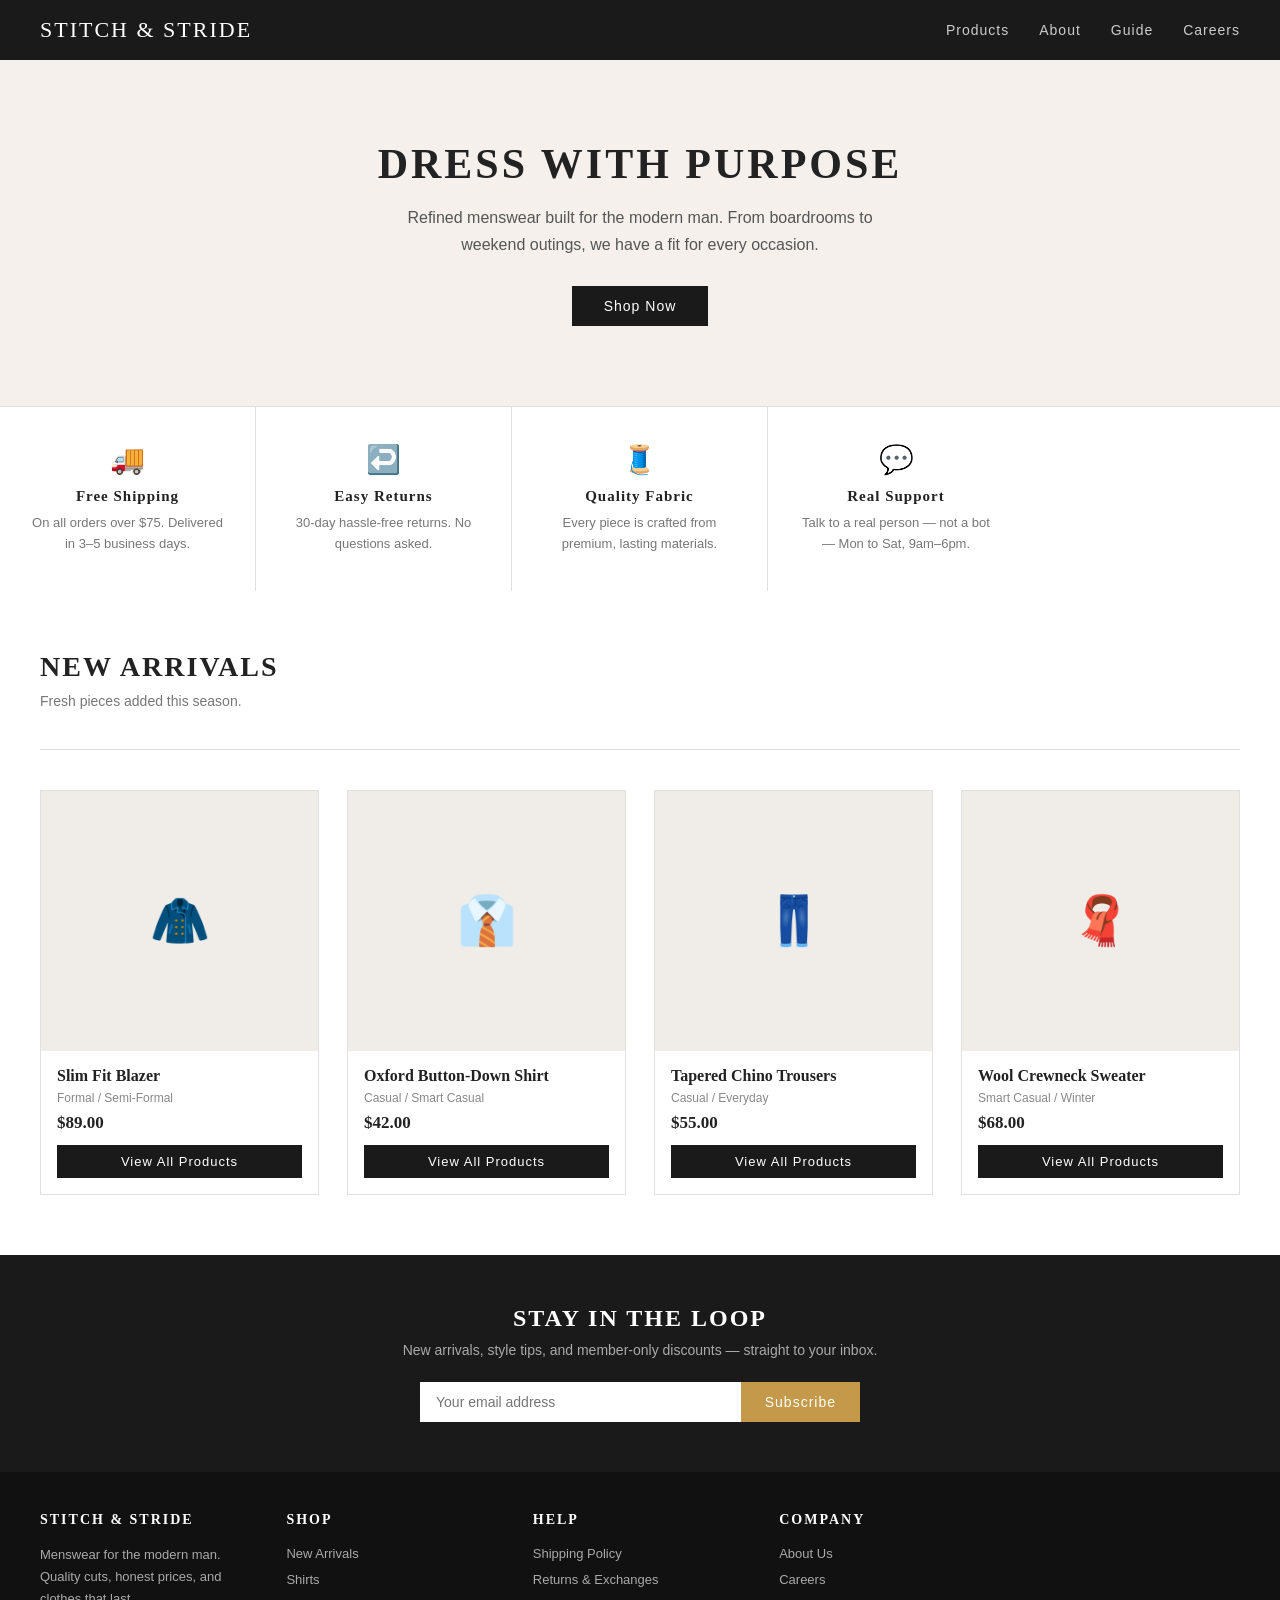
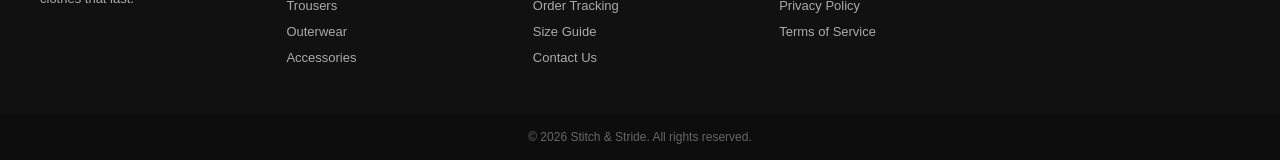
==== index.html @ 2c498d36 "Add files via upload" ====
<!DOCTYPE html>
<html lang="en">
<head>
  <meta charset="UTF-8" />
  <meta name="viewport" content="width=device-width, initial-scale=1.0"/>
  <title>Stitch & Stride – Men's Fashion</title>
  <style>
    * { margin: 0; padding: 0; box-sizing: border-box; }
    body { font-family: Georgia, serif; color: #222; background: #fff; }

    /* NAV */
    nav {
      background: #1a1a1a;
      padding: 0 40px;
      display: flex;
      align-items: center;
      justify-content: space-between;
      height: 60px;
      position: sticky;
      top: 0;
      z-index: 100;
    }
    nav .logo {
      color: #fff;
      font-size: 22px;
      letter-spacing: 2px;
      text-transform: uppercase;
      cursor: pointer;
    }
    nav ul { list-style: none; display: flex; gap: 30px; }
    nav ul li a {
      color: #ccc;
      text-decoration: none;
      font-size: 14px;
      letter-spacing: 1px;
      font-family: Arial, sans-serif;
      cursor: pointer;
    }
    nav ul li a:hover { color: #fff; }
    nav ul li a.active { color: #fff; border-bottom: 2px solid #c49a4a; padding-bottom: 2px; }

    /* PAGE */
    .page { display: none; }
    .page.active { display: block; }

    /* HERO */
    .hero {
      background: #f5f0eb;
      padding: 80px 40px;
      text-align: center;
    }
    .hero h1 { font-size: 42px; letter-spacing: 3px; margin-bottom: 16px; text-transform: uppercase; }
    .hero p { font-size: 16px; color: #555; max-width: 520px; margin: 0 auto 28px; line-height: 1.7; font-family: Arial, sans-serif; }
    .btn {
      display: inline-block;
      padding: 12px 32px;
      background: #1a1a1a;
      color: #fff;
      text-decoration: none;
      font-family: Arial, sans-serif;
      font-size: 14px;
      letter-spacing: 1px;
      cursor: pointer;
      border: none;
    }
    .btn:hover { background: #333; }

    /* HOME FEATURES */
    .home-features {
      display: grid;
      grid-template-columns: repeat(auto-fill, minmax(220px, 1fr));
      gap: 0;
      border-top: 1px solid #e0e0e0;
    }
    .home-feature {
      padding: 36px 32px;
      border-right: 1px solid #e0e0e0;
      text-align: center;
    }
    .home-feature:last-child { border-right: none; }
    .home-feature .icon { font-size: 28px; margin-bottom: 12px; }
    .home-feature h3 { font-size: 15px; letter-spacing: 1px; margin-bottom: 8px; }
    .home-feature p { font-family: Arial, sans-serif; font-size: 13px; color: #777; line-height: 1.6; }

    /* SECTION COMMON */
    .page-content { padding: 60px 40px; }
    .page-content h2 {
      font-size: 28px;
      letter-spacing: 2px;
      text-transform: uppercase;
      margin-bottom: 10px;
    }
    .section-sub {
      font-family: Arial, sans-serif;
      font-size: 14px;
      color: #777;
      margin-bottom: 40px;
    }
    hr.divider { border: none; border-top: 1px solid #ddd; margin-bottom: 40px; }

    /* PRODUCTS */
    .product-grid {
      display: grid;
      grid-template-columns: repeat(auto-fill, minmax(220px, 1fr));
      gap: 28px;
    }
    .product-card { border: 1px solid #e0e0e0; }
    .product-img {
      width: 100%;
      height: 260px;
      background: #f0ece8;
      display: flex;
      align-items: center;
      justify-content: center;
      font-size: 48px;
    }
    .product-info { padding: 16px; }
    .product-info h3 { font-size: 16px; margin-bottom: 6px; }
    .product-info .tag { font-size: 12px; font-family: Arial, sans-serif; color: #888; margin-bottom: 8px; }
    .product-info .price { font-size: 17px; font-weight: bold; margin-bottom: 12px; }
    .product-info button {
      width: 100%;
      padding: 9px 0;
      background: #1a1a1a;
      color: #fff;
      border: none;
      cursor: pointer;
      font-family: Arial, sans-serif;
      font-size: 13px;
      letter-spacing: 1px;
    }
    .product-info button:hover { background: #333; }

    /* ABOUT */
    #page-about { background: #f9f6f2; }
    .about-grid { display: grid; grid-template-columns: 1fr 1fr; gap: 40px; align-items: start; }
    .about-text p {
      font-family: Arial, sans-serif;
      font-size: 15px;
      color: #444;
      line-height: 1.8;
      margin-bottom: 16px;
    }
    .about-values h3 { font-size: 18px; margin-bottom: 20px; letter-spacing: 1px; }
    .value-item { margin-bottom: 20px; }
    .value-item h4 { font-size: 15px; margin-bottom: 4px; }
    .value-item p { font-family: Arial, sans-serif; font-size: 14px; color: #666; line-height: 1.6; }

    /* GUIDE */
    #page-guide { background: #fff; }
    .guide-grid { display: grid; grid-template-columns: repeat(auto-fill, minmax(240px, 1fr)); gap: 24px; }
    .guide-card {
      border: 1px solid #e0e0e0;
      padding: 24px;
    }
    .guide-card .icon { font-size: 28px; margin-bottom: 14px; }
    .guide-card h3 { font-size: 16px; margin-bottom: 8px; letter-spacing: 1px; }
    .guide-card p { font-family: Arial, sans-serif; font-size: 14px; color: #666; line-height: 1.7; }

    /* SIZE CHART */
    .size-table {
      width: 100%;
      border-collapse: collapse;
      margin-top: 40px;
      font-family: Arial, sans-serif;
      font-size: 14px;
    }
    .size-table thead { background: #1a1a1a; color: #fff; }
    .size-table th, .size-table td {
      padding: 12px 16px;
      text-align: left;
      border-bottom: 1px solid #e0e0e0;
    }
    .size-table tr:nth-child(even) { background: #f9f9f9; }

    /* CAREER */
    #page-career { background: #f9f6f2; }
    .career-intro {
      font-family: Arial, sans-serif;
      font-size: 15px;
      color: #444;
      max-width: 640px;
      line-height: 1.8;
      margin-bottom: 36px;
    }
    .job-list { display: flex; flex-direction: column; gap: 16px; }
    .job-card {
      border: 1px solid #e0e0e0;
      background: #fff;
      padding: 20px 24px;
      display: flex;
      justify-content: space-between;
      align-items: center;
    }
    .job-card .job-info h3 { font-size: 17px; margin-bottom: 4px; }
    .job-card .job-info span {
      font-family: Arial, sans-serif;
      font-size: 13px;
      color: #888;
    }
    .job-card .job-meta { text-align: right; }
    .job-card .job-meta .location {
      font-family: Arial, sans-serif;
      font-size: 13px;
      color: #555;
      margin-bottom: 10px;
    }
    .job-card .job-meta a {
      font-family: Arial, sans-serif;
      font-size: 13px;
      color: #1a1a1a;
      border: 1px solid #1a1a1a;
      padding: 6px 16px;
      text-decoration: none;
      letter-spacing: 1px;
    }
    .job-card .job-meta a:hover { background: #1a1a1a; color: #fff; }

    /* NEWSLETTER */
    .newsletter {
      background: #1a1a1a;
      color: #fff;
      padding: 50px 40px;
      text-align: center;
    }
    .newsletter h2 { font-size: 24px; letter-spacing: 2px; margin-bottom: 10px; text-transform: uppercase; }
    .newsletter p { font-family: Arial, sans-serif; font-size: 14px; color: #aaa; margin-bottom: 24px; }
    .newsletter form { display: flex; justify-content: center; gap: 0; max-width: 440px; margin: 0 auto; }
    .newsletter input {
      flex: 1;
      padding: 12px 16px;
      border: none;
      font-family: Arial, sans-serif;
      font-size: 14px;
      outline: none;
    }
    .newsletter button {
      padding: 12px 24px;
      background: #c49a4a;
      color: #fff;
      border: none;
      cursor: pointer;
      font-family: Arial, sans-serif;
      font-size: 14px;
      letter-spacing: 1px;
    }
    .newsletter button:hover { background: #b3893a; }

    /* FOOTER */
    footer {
      background: #111;
      color: #aaa;
      padding: 40px;
      display: grid;
      grid-template-columns: repeat(auto-fill, minmax(180px, 1fr));
      gap: 32px;
    }
    footer h4 { color: #fff; font-size: 14px; letter-spacing: 2px; text-transform: uppercase; margin-bottom: 16px; }
    footer ul { list-style: none; }
    footer ul li { margin-bottom: 8px; }
    footer ul li a { color: #aaa; text-decoration: none; font-family: Arial, sans-serif; font-size: 13px; cursor: pointer; }
    footer ul li a:hover { color: #fff; }
    footer p { font-family: Arial, sans-serif; font-size: 13px; line-height: 1.7; }
    .footer-bottom {
      background: #0d0d0d;
      text-align: center;
      padding: 16px 40px;
      font-family: Arial, sans-serif;
      font-size: 12px;
      color: #666;
    }

    @media (max-width: 640px) {
      .about-grid { grid-template-columns: 1fr; }
      nav ul { gap: 16px; }
      .hero h1 { font-size: 28px; }
      .job-card { flex-direction: column; align-items: flex-start; gap: 12px; }
      .job-card .job-meta { text-align: left; }
      nav { padding: 0 16px; }
      .page-content { padding: 40px 20px; }
      .home-feature { border-right: none; border-bottom: 1px solid #e0e0e0; }
    }
  </style>
</head>
<body>

<!-- NAV -->
<nav>
  <div class="logo" onclick="showPage('home')">Stitch &amp; Stride</div>
  <ul>
    <li><a onclick="showPage('products')" id="nav-products">Products</a></li>
    <li><a onclick="showPage('about')"    id="nav-about">About</a></li>
    <li><a onclick="showPage('guide')"    id="nav-guide">Guide</a></li>
    <li><a onclick="showPage('career')"   id="nav-career">Careers</a></li>
  </ul>
</nav>

<!-- ============ HOME PAGE ============ -->
<div class="page active" id="page-home">
  <div class="hero">
    <h1>Dress with Purpose</h1>
    <p>Refined menswear built for the modern man. From boardrooms to weekend outings, we have a fit for every occasion.</p>
    <button class="btn" onclick="showPage('products')">Shop Now</button>
  </div>
  <div class="home-features">
    <div class="home-feature">
      <div class="icon">🚚</div>
      <h3>Free Shipping</h3>
      <p>On all orders over $75. Delivered in 3–5 business days.</p>
    </div>
    <div class="home-feature">
      <div class="icon">↩️</div>
      <h3>Easy Returns</h3>
      <p>30-day hassle-free returns. No questions asked.</p>
    </div>
    <div class="home-feature">
      <div class="icon">🧵</div>
      <h3>Quality Fabric</h3>
      <p>Every piece is crafted from premium, lasting materials.</p>
    </div>
    <div class="home-feature">
      <div class="icon">💬</div>
      <h3>Real Support</h3>
      <p>Talk to a real person — not a bot — Mon to Sat, 9am–6pm.</p>
    </div>
  </div>

  <!-- Mini product preview -->
  <div class="page-content">
    <h2>New Arrivals</h2>
    <p class="section-sub">Fresh pieces added this season.</p>
    <hr class="divider"/>
    <div class="product-grid">
      <div class="product-card">
        <div class="product-img">🧥</div>
        <div class="product-info">
          <h3>Slim Fit Blazer</h3>
          <div class="tag">Formal / Semi-Formal</div>
          <div class="price">$89.00</div>
          <button onclick="showPage('products')">View All Products</button>
        </div>
      </div>
      <div class="product-card">
        <div class="product-img">👔</div>
        <div class="product-info">
          <h3>Oxford Button-Down Shirt</h3>
          <div class="tag">Casual / Smart Casual</div>
          <div class="price">$42.00</div>
          <button onclick="showPage('products')">View All Products</button>
        </div>
      </div>
      <div class="product-card">
        <div class="product-img">👖</div>
        <div class="product-info">
          <h3>Tapered Chino Trousers</h3>
          <div class="tag">Casual / Everyday</div>
          <div class="price">$55.00</div>
          <button onclick="showPage('products')">View All Products</button>
        </div>
      </div>
      <div class="product-card">
        <div class="product-img">🧣</div>
        <div class="product-info">
          <h3>Wool Crewneck Sweater</h3>
          <div class="tag">Smart Casual / Winter</div>
          <div class="price">$68.00</div>
          <button onclick="showPage('products')">View All Products</button>
        </div>
      </div>
    </div>
  </div>

  <!-- Newsletter -->
  <div class="newsletter">
    <h2>Stay in the Loop</h2>
    <p>New arrivals, style tips, and member-only discounts — straight to your inbox.</p>
    <form onsubmit="return false;">
      <input type="email" placeholder="Your email address" />
      <button type="submit">Subscribe</button>
    </form>
  </div>

  <!-- Footer -->
  <footer>
    <div>
      <h4>Stitch &amp; Stride</h4>
      <p>Menswear for the modern man. Quality cuts, honest prices, and clothes that last.</p>
    </div>
    <div>
      <h4>Shop</h4>
      <ul>
        <li><a onclick="showPage('products')">New Arrivals</a></li>
        <li><a onclick="showPage('products')">Shirts</a></li>
        <li><a onclick="showPage('products')">Trousers</a></li>
        <li><a onclick="showPage('products')">Outerwear</a></li>
        <li><a onclick="showPage('products')">Accessories</a></li>
      </ul>
    </div>
    <div>
      <h4>Help</h4>
      <ul>
        <li><a href="#">Shipping Policy</a></li>
        <li><a href="#">Returns &amp; Exchanges</a></li>
        <li><a href="#">Order Tracking</a></li>
        <li><a onclick="showPage('guide')">Size Guide</a></li>
        <li><a href="#">Contact Us</a></li>
      </ul>
    </div>
    <div>
      <h4>Company</h4>
      <ul>
        <li><a onclick="showPage('about')">About Us</a></li>
        <li><a onclick="showPage('career')">Careers</a></li>
        <li><a href="#">Privacy Policy</a></li>
        <li><a href="#">Terms of Service</a></li>
      </ul>
    </div>
  </footer>
  <div class="footer-bottom">&copy; 2026 Stitch &amp; Stride. All rights reserved.</div>
</div>

<!-- ============ PRODUCTS PAGE ============ -->
<div class="page" id="page-products">
  <div class="page-content">
    <h2>Our Collection</h2>
    <p class="section-sub">Curated picks for the season — classic cuts, quality fabric.</p>
    <hr class="divider"/>
    <div class="product-grid">

      <div class="product-card">
        <div class="product-img">🧥</div>
        <div class="product-info">
          <h3>Slim Fit Blazer</h3>
          <div class="tag">Formal / Semi-Formal</div>
          <div class="price">$89.00</div>
          <button>Add to Cart</button>
        </div>
      </div>

      <div class="product-card">
        <div class="product-img">👔</div>
        <div class="product-info">
          <h3>Oxford Button-Down Shirt</h3>
          <div class="tag">Casual / Smart Casual</div>
          <div class="price">$42.00</div>
          <button>Add to Cart</button>
        </div>
      </div>

      <div class="product-card">
        <div class="product-img">👖</div>
        <div class="product-info">
          <h3>Tapered Chino Trousers</h3>
          <div class="tag">Casual / Everyday</div>
          <div class="price">$55.00</div>
          <button>Add to Cart</button>
        </div>
      </div>

      <div class="product-card">
        <div class="product-img">🧣</div>
        <div class="product-info">
          <h3>Wool Crewneck Sweater</h3>
          <div class="tag">Smart Casual / Winter</div>
          <div class="price">$68.00</div>
          <button>Add to Cart</button>
        </div>
      </div>

      <div class="product-card">
        <div class="product-img">🥾</div>
        <div class="product-info">
          <h3>Chelsea Leather Boots</h3>
          <div class="tag">Footwear</div>
          <div class="price">$115.00</div>
          <button>Add to Cart</button>
        </div>
      </div>

      <div class="product-card">
        <div class="product-img">🧤</div>
        <div class="product-info">
          <h3>Classic Denim Jacket</h3>
          <div class="tag">Casual / Outerwear</div>
          <div class="price">$76.00</div>
          <button>Add to Cart</button>
        </div>
      </div>

      <div class="product-card">
        <div class="product-img">👕</div>
        <div class="product-info">
          <h3>Pique Polo Shirt</h3>
          <div class="tag">Casual / Summer</div>
          <div class="price">$34.00</div>
          <button>Add to Cart</button>
        </div>
      </div>

      <div class="product-card">
        <div class="product-img">🧢</div>
        <div class="product-info">
          <h3>Structured Cap</h3>
          <div class="tag">Accessories</div>
          <div class="price">$22.00</div>
          <button>Add to Cart</button>
        </div>
      </div>

      <div class="product-card">
        <div class="product-img">🧦</div>
        <div class="product-info">
          <h3>Merino Dress Socks (3-Pack)</h3>
          <div class="tag">Accessories</div>
          <div class="price">$18.00</div>
          <button>Add to Cart</button>
        </div>
      </div>

      <div class="product-card">
        <div class="product-img">🩳</div>
        <div class="product-info">
          <h3>Linen Shorts</h3>
          <div class="tag">Casual / Summer</div>
          <div class="price">$38.00</div>
          <button>Add to Cart</button>
        </div>
      </div>

      <div class="product-card">
        <div class="product-img">👞</div>
        <div class="product-info">
          <h3>Suede Loafers</h3>
          <div class="tag">Footwear / Smart Casual</div>
          <div class="price">$98.00</div>
          <button>Add to Cart</button>
        </div>
      </div>

      <div class="product-card">
        <div class="product-img">🎽</div>
        <div class="product-info">
          <h3>Lightweight Bomber Jacket</h3>
          <div class="tag">Casual / Outerwear</div>
          <div class="price">$85.00</div>
          <button>Add to Cart</button>
        </div>
      </div>

    </div>
  </div>

  <div class="newsletter">
    <h2>Stay in the Loop</h2>
    <p>New arrivals, style tips, and member-only discounts — straight to your inbox.</p>
    <form onsubmit="return false;">
      <input type="email" placeholder="Your email address" />
      <button type="submit">Subscribe</button>
    </form>
  </div>
  <footer>
    <div>
      <h4>Stitch &amp; Stride</h4>
      <p>Menswear for the modern man. Quality cuts, honest prices, and clothes that last.</p>
    </div>
    <div>
      <h4>Shop</h4>
      <ul>
        <li><a onclick="showPage('products')">New Arrivals</a></li>
        <li><a onclick="showPage('products')">Shirts</a></li>
        <li><a onclick="showPage('products')">Trousers</a></li>
        <li><a onclick="showPage('products')">Outerwear</a></li>
        <li><a onclick="showPage('products')">Accessories</a></li>
      </ul>
    </div>
    <div>
      <h4>Help</h4>
      <ul>
        <li><a href="#">Shipping Policy</a></li>
        <li><a href="#">Returns &amp; Exchanges</a></li>
        <li><a onclick="showPage('guide')">Size Guide</a></li>
        <li><a href="#">Contact Us</a></li>
      </ul>
    </div>
    <div>
      <h4>Company</h4>
      <ul>
        <li><a onclick="showPage('about')">About Us</a></li>
        <li><a onclick="showPage('career')">Careers</a></li>
        <li><a href="#">Privacy Policy</a></li>
      </ul>
    </div>
  </footer>
  <div class="footer-bottom">&copy; 2026 Stitch &amp; Stride. All rights reserved.</div>
</div>

<!-- ============ ABOUT PAGE ============ -->
<div class="page" id="page-about">
  <div class="page-content">
    <h2>About Us</h2>
    <p class="section-sub">Who we are and what we stand for.</p>
    <hr class="divider"/>
    <div class="about-grid">
      <div class="about-text">
        <p>
          Stitch &amp; Stride was founded in 2018 with one simple belief: that well-dressed men don't need to spend a fortune. We started as a small workshop in Portland, Oregon, stitching together timeless pieces that blend comfort with sophistication.
        </p>
        <p>
          Today, we serve customers across North America with a carefully curated range of menswear — from everyday casual to sharp formal wear. Every piece in our collection is chosen with intention. We work directly with manufacturers who share our commitment to fair labor practices and durable craftsmanship.
        </p>
        <p>
          Our team of designers studies both classic tailoring traditions and modern street trends to give you clothes that are neither trendy nor outdated — just right. We believe fashion should work for you, not the other way around.
        </p>
      </div>
      <div class="about-values">
        <h3>Our Values</h3>
        <div class="value-item">
          <h4>Quality Over Quantity</h4>
          <p>We'd rather offer thirty great products than three hundred mediocre ones. Every garment passes a thorough quality check before it reaches you.</p>
        </div>
        <div class="value-item">
          <h4>Ethical Sourcing</h4>
          <p>We partner with suppliers who pay fair wages and maintain safe working conditions. We visit our factories and stand behind the people who make our clothes.</p>
        </div>
        <div class="value-item">
          <h4>Sustainable Practices</h4>
          <p>Our packaging is fully recyclable, and we are actively working toward a carbon-neutral shipping model by 2027.</p>
        </div>
        <div class="value-item">
          <h4>Customer First</h4>
          <p>Free returns, real support (not just bots), and honest sizing — because shopping for clothes online should be stress-free.</p>
        </div>
      </div>
    </div>
  </div>
  <footer>
    <div>
      <h4>Stitch &amp; Stride</h4>
      <p>Menswear for the modern man. Quality cuts, honest prices, and clothes that last.</p>
    </div>
    <div>
      <h4>Shop</h4>
      <ul>
        <li><a onclick="showPage('products')">Products</a></li>
        <li><a onclick="showPage('guide')">Style Guide</a></li>
        <li><a onclick="showPage('career')">Careers</a></li>
      </ul>
    </div>
    <div>
      <h4>Help</h4>
      <ul>
        <li><a href="#">Shipping Policy</a></li>
        <li><a href="#">Returns &amp; Exchanges</a></li>
        <li><a href="#">Contact Us</a></li>
      </ul>
    </div>
    <div>
      <h4>Company</h4>
      <ul>
        <li><a onclick="showPage('about')">About Us</a></li>
        <li><a href="#">Press</a></li>
        <li><a href="#">Privacy Policy</a></li>
      </ul>
    </div>
  </footer>
  <div class="footer-bottom">&copy; 2026 Stitch &amp; Stride. All rights reserved.</div>
</div>

<!-- ============ GUIDE PAGE ============ -->
<div class="page" id="page-guide">
  <div class="page-content">
    <h2>Style &amp; Fit Guide</h2>
    <p class="section-sub">Tips to help you dress well and find your perfect fit.</p>
    <hr class="divider"/>

    <div class="guide-grid">
      <div class="guide-card">
        <div class="icon">📐</div>
        <h3>How to Measure Yourself</h3>
        <p>Use a soft tape measure. Measure your chest at the fullest point, waist at the natural waistline, and hips around the widest part. For inseam, measure from your crotch to ankle. Always measure over light clothing for accuracy.</p>
      </div>
      <div class="guide-card">
        <div class="icon">🎨</div>
        <h3>Building a Capsule Wardrobe</h3>
        <p>Start with neutral basics: white and navy shirts, one grey and one navy chino, a versatile blazer in charcoal, and a clean pair of white sneakers. These 5–6 pieces can create over 20 outfits when mixed properly.</p>
      </div>
      <div class="guide-card">
        <div class="icon">🪡</div>
        <h3>Understanding Fabrics</h3>
        <p>Cotton is breathable and great for daily wear. Wool is warm and wrinkle-resistant — ideal for formal looks. Linen is perfect for summer. Avoid heavy polyester blends in warm climates as they trap heat and reduce comfort.</p>
      </div>
      <div class="guide-card">
        <div class="icon">👔</div>
        <h3>Dressing for Occasions</h3>
        <p>Business formal calls for a suit and tie. Smart casual means a blazer, chinos, and a collared shirt — no tie needed. Casual is open: jeans, a clean tee or polo, and neat footwear. When in doubt, overdress slightly.</p>
      </div>
    </div>

    <h3 style="margin-top:48px; margin-bottom:16px; font-size:18px; letter-spacing:1px;">Size Chart</h3>
    <table class="size-table">
      <thead>
        <tr>
          <th>Size</th>
          <th>Chest (in)</th>
          <th>Waist (in)</th>
          <th>Hip (in)</th>
          <th>Shoulder (in)</th>
        </tr>
      </thead>
      <tbody>
        <tr><td>XS</td><td>34 – 35</td><td>28 – 29</td><td>35 – 36</td><td>16.5</td></tr>
        <tr><td>S</td><td>36 – 37</td><td>30 – 31</td><td>37 – 38</td><td>17.0</td></tr>
        <tr><td>M</td><td>38 – 39</td><td>32 – 33</td><td>39 – 40</td><td>17.5</td></tr>
        <tr><td>L</td><td>40 – 41</td><td>34 – 35</td><td>41 – 42</td><td>18.5</td></tr>
        <tr><td>XL</td><td>42 – 44</td><td>36 – 38</td><td>43 – 45</td><td>19.5</td></tr>
        <tr><td>2XL</td><td>45 – 47</td><td>39 – 41</td><td>46 – 48</td><td>20.5</td></tr>
      </tbody>
    </table>
  </div>
  <footer>
    <div>
      <h4>Stitch &amp; Stride</h4>
      <p>Menswear for the modern man. Quality cuts, honest prices, and clothes that last.</p>
    </div>
    <div>
      <h4>Shop</h4>
      <ul>
        <li><a onclick="showPage('products')">Products</a></li>
        <li><a onclick="showPage('about')">About Us</a></li>
        <li><a onclick="showPage('career')">Careers</a></li>
      </ul>
    </div>
    <div>
      <h4>Help</h4>
      <ul>
        <li><a href="#">Shipping Policy</a></li>
        <li><a href="#">Contact Us</a></li>
        <li><a href="#">FAQs</a></li>
      </ul>
    </div>
    <div>
      <h4>Company</h4>
      <ul>
        <li><a onclick="showPage('about')">About Us</a></li>
        <li><a href="#">Privacy Policy</a></li>
        <li><a href="#">Terms of Service</a></li>
      </ul>
    </div>
  </footer>
  <div class="footer-bottom">&copy; 2026 Stitch &amp; Stride. All rights reserved.</div>
</div>

<!-- ============ CAREER PAGE ============ -->
<div class="page" id="page-career">
  <div class="page-content">
    <h2>Careers</h2>
    <p class="section-sub">Join the team building the next chapter of menswear.</p>
    <hr class="divider"/>
    <p class="career-intro">
      We're a small, focused team that cares deeply about craft, people, and doing things right. If you're passionate about fashion, e-commerce, or building great products and want to work in a place that values your contribution, we'd love to hear from you.
    </p>

    <div class="job-list">

      <div class="job-card">
        <div class="job-info">
          <h3>Product Designer – Menswear</h3>
          <span>Full-time · Design Team</span>
        </div>
        <div class="job-meta">
          <div class="location">Portland, OR (Hybrid)</div>
          <a href="#">Apply Now</a>
        </div>
      </div>

      <div class="job-card">
        <div class="job-info">
          <h3>E-Commerce Manager</h3>
          <span>Full-time · Digital</span>
        </div>
        <div class="job-meta">
          <div class="location">Remote</div>
          <a href="#">Apply Now</a>
        </div>
      </div>

      <div class="job-card">
        <div class="job-info">
          <h3>Customer Experience Associate</h3>
          <span>Part-time / Full-time · Support</span>
        </div>
        <div class="job-meta">
          <div class="location">Remote</div>
          <a href="#">Apply Now</a>
        </div>
      </div>

      <div class="job-card">
        <div class="job-info">
          <h3>Warehouse &amp; Fulfillment Lead</h3>
          <span>Full-time · Operations</span>
        </div>
        <div class="job-meta">
          <div class="location">Portland, OR (On-site)</div>
          <a href="#">Apply Now</a>
        </div>
      </div>

      <div class="job-card">
        <div class="job-info">
          <h3>Brand &amp; Content Strategist</h3>
          <span>Full-time · Marketing</span>
        </div>
        <div class="job-meta">
          <div class="location">Remote / Portland (Flexible)</div>
          <a href="#">Apply Now</a>
        </div>
      </div>

    </div>
  </div>
  <footer>
    <div>
      <h4>Stitch &amp; Stride</h4>
      <p>Menswear for the modern man. Quality cuts, honest prices, and clothes that last.</p>
    </div>
    <div>
      <h4>Shop</h4>
      <ul>
        <li><a onclick="showPage('products')">Products</a></li>
        <li><a onclick="showPage('guide')">Style Guide</a></li>
        <li><a onclick="showPage('about')">About Us</a></li>
      </ul>
    </div>
    <div>
      <h4>Help</h4>
      <ul>
        <li><a href="#">Shipping Policy</a></li>
        <li><a href="#">Returns &amp; Exchanges</a></li>
        <li><a href="#">Contact Us</a></li>
      </ul>
    </div>
    <div>
      <h4>Company</h4>
      <ul>
        <li><a onclick="showPage('about')">About Us</a></li>
        <li><a onclick="showPage('career')">Careers</a></li>
        <li><a href="#">Privacy Policy</a></li>
      </ul>
    </div>
  </footer>
  <div class="footer-bottom">&copy; 2026 Stitch &amp; Stride. All rights reserved.</div>
</div>

<script>
  function showPage(name) {
    // Hide all pages
    document.querySelectorAll('.page').forEach(p => p.classList.remove('active'));
    // Remove active from all nav links
    document.querySelectorAll('nav ul li a').forEach(a => a.classList.remove('active'));

    // Show target page
    const target = document.getElementById('page-' + name);
    if (target) target.classList.add('active');

    // Highlight active nav link (home has no nav item)
    const navLink = document.getElementById('nav-' + name);
    if (navLink) navLink.classList.add('active');

    // Scroll to top
    window.scrollTo({ top: 0, behavior: 'smooth' });
  }
</script>

</body>
</html>
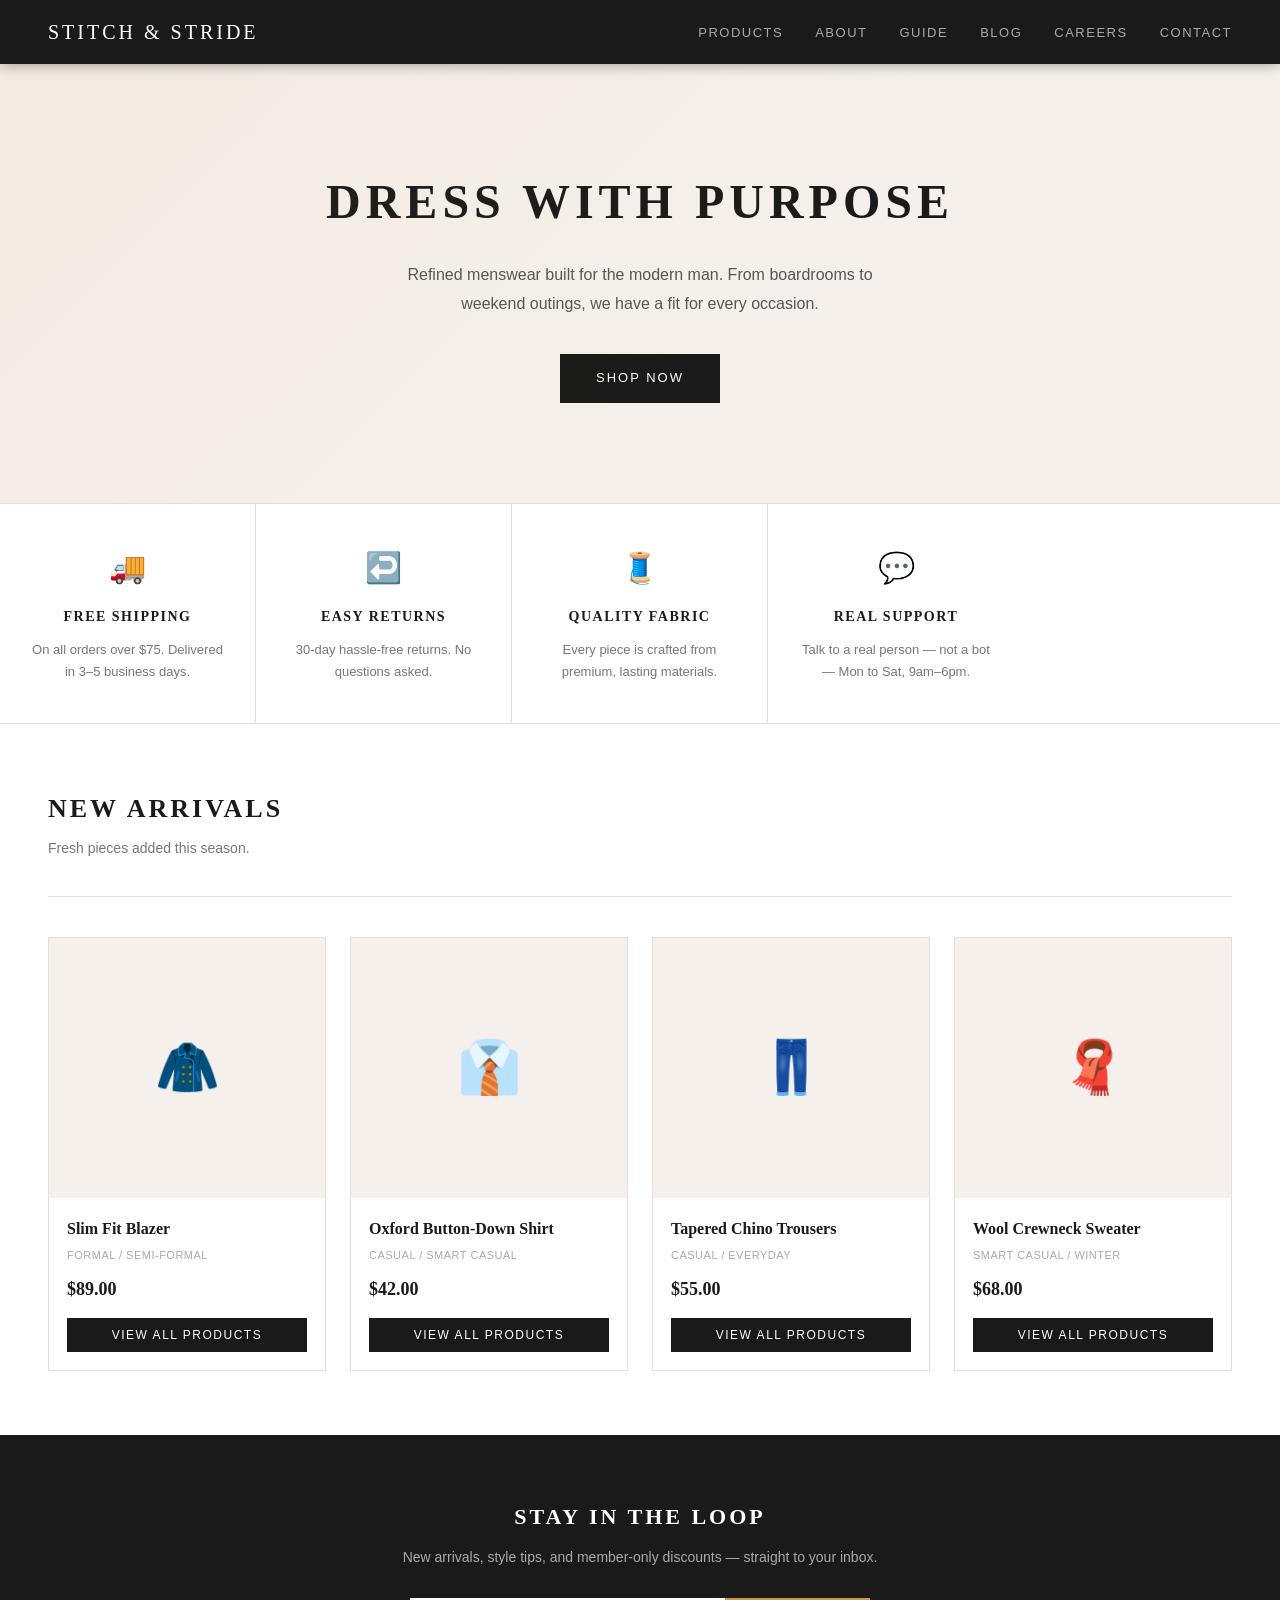
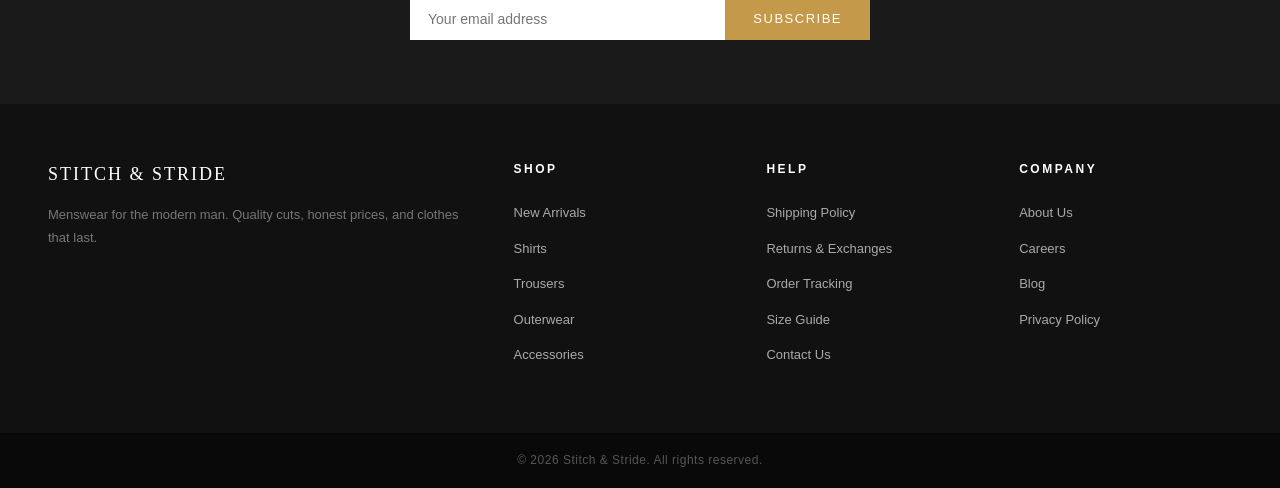
==== commit f74a237b: "Add files via upload" ====
--- a/index.html
+++ b/index.html
@@ -3,874 +3,141 @@
 <head>
   <meta charset="UTF-8" />
   <meta name="viewport" content="width=device-width, initial-scale=1.0"/>
-  <title>Stitch & Stride – Men's Fashion</title>
-  <style>
-    * { margin: 0; padding: 0; box-sizing: border-box; }
-    body { font-family: Georgia, serif; color: #222; background: #fff; }
-
-    /* NAV */
-    nav {
-      background: #1a1a1a;
-      padding: 0 40px;
-      display: flex;
-      align-items: center;
-      justify-content: space-between;
-      height: 60px;
-      position: sticky;
-      top: 0;
-      z-index: 100;
-    }
-    nav .logo {
-      color: #fff;
-      font-size: 22px;
-      letter-spacing: 2px;
-      text-transform: uppercase;
-      cursor: pointer;
-    }
-    nav ul { list-style: none; display: flex; gap: 30px; }
-    nav ul li a {
-      color: #ccc;
-      text-decoration: none;
-      font-size: 14px;
-      letter-spacing: 1px;
-      font-family: Arial, sans-serif;
-      cursor: pointer;
-    }
-    nav ul li a:hover { color: #fff; }
-    nav ul li a.active { color: #fff; border-bottom: 2px solid #c49a4a; padding-bottom: 2px; }
-
-    /* PAGE */
-    .page { display: none; }
-    .page.active { display: block; }
-
-    /* HERO */
-    .hero {
-      background: #f5f0eb;
-      padding: 80px 40px;
-      text-align: center;
-    }
-    .hero h1 { font-size: 42px; letter-spacing: 3px; margin-bottom: 16px; text-transform: uppercase; }
-    .hero p { font-size: 16px; color: #555; max-width: 520px; margin: 0 auto 28px; line-height: 1.7; font-family: Arial, sans-serif; }
-    .btn {
-      display: inline-block;
-      padding: 12px 32px;
-      background: #1a1a1a;
-      color: #fff;
-      text-decoration: none;
-      font-family: Arial, sans-serif;
-      font-size: 14px;
-      letter-spacing: 1px;
-      cursor: pointer;
-      border: none;
-    }
-    .btn:hover { background: #333; }
-
-    /* HOME FEATURES */
-    .home-features {
-      display: grid;
-      grid-template-columns: repeat(auto-fill, minmax(220px, 1fr));
-      gap: 0;
-      border-top: 1px solid #e0e0e0;
-    }
-    .home-feature {
-      padding: 36px 32px;
-      border-right: 1px solid #e0e0e0;
-      text-align: center;
-    }
-    .home-feature:last-child { border-right: none; }
-    .home-feature .icon { font-size: 28px; margin-bottom: 12px; }
-    .home-feature h3 { font-size: 15px; letter-spacing: 1px; margin-bottom: 8px; }
-    .home-feature p { font-family: Arial, sans-serif; font-size: 13px; color: #777; line-height: 1.6; }
-
-    /* SECTION COMMON */
-    .page-content { padding: 60px 40px; }
-    .page-content h2 {
-      font-size: 28px;
-      letter-spacing: 2px;
-      text-transform: uppercase;
-      margin-bottom: 10px;
-    }
-    .section-sub {
-      font-family: Arial, sans-serif;
-      font-size: 14px;
-      color: #777;
-      margin-bottom: 40px;
-    }
-    hr.divider { border: none; border-top: 1px solid #ddd; margin-bottom: 40px; }
-
-    /* PRODUCTS */
-    .product-grid {
-      display: grid;
-      grid-template-columns: repeat(auto-fill, minmax(220px, 1fr));
-      gap: 28px;
-    }
-    .product-card { border: 1px solid #e0e0e0; }
-    .product-img {
-      width: 100%;
-      height: 260px;
-      background: #f0ece8;
-      display: flex;
-      align-items: center;
-      justify-content: center;
-      font-size: 48px;
-    }
-    .product-info { padding: 16px; }
-    .product-info h3 { font-size: 16px; margin-bottom: 6px; }
-    .product-info .tag { font-size: 12px; font-family: Arial, sans-serif; color: #888; margin-bottom: 8px; }
-    .product-info .price { font-size: 17px; font-weight: bold; margin-bottom: 12px; }
-    .product-info button {
-      width: 100%;
-      padding: 9px 0;
-      background: #1a1a1a;
-      color: #fff;
-      border: none;
-      cursor: pointer;
-      font-family: Arial, sans-serif;
-      font-size: 13px;
-      letter-spacing: 1px;
-    }
-    .product-info button:hover { background: #333; }
-
-    /* ABOUT */
-    #page-about { background: #f9f6f2; }
-    .about-grid { display: grid; grid-template-columns: 1fr 1fr; gap: 40px; align-items: start; }
-    .about-text p {
-      font-family: Arial, sans-serif;
-      font-size: 15px;
-      color: #444;
-      line-height: 1.8;
-      margin-bottom: 16px;
-    }
-    .about-values h3 { font-size: 18px; margin-bottom: 20px; letter-spacing: 1px; }
-    .value-item { margin-bottom: 20px; }
-    .value-item h4 { font-size: 15px; margin-bottom: 4px; }
-    .value-item p { font-family: Arial, sans-serif; font-size: 14px; color: #666; line-height: 1.6; }
-
-    /* GUIDE */
-    #page-guide { background: #fff; }
-    .guide-grid { display: grid; grid-template-columns: repeat(auto-fill, minmax(240px, 1fr)); gap: 24px; }
-    .guide-card {
-      border: 1px solid #e0e0e0;
-      padding: 24px;
-    }
-    .guide-card .icon { font-size: 28px; margin-bottom: 14px; }
-    .guide-card h3 { font-size: 16px; margin-bottom: 8px; letter-spacing: 1px; }
-    .guide-card p { font-family: Arial, sans-serif; font-size: 14px; color: #666; line-height: 1.7; }
-
-    /* SIZE CHART */
-    .size-table {
-      width: 100%;
-      border-collapse: collapse;
-      margin-top: 40px;
-      font-family: Arial, sans-serif;
-      font-size: 14px;
-    }
-    .size-table thead { background: #1a1a1a; color: #fff; }
-    .size-table th, .size-table td {
-      padding: 12px 16px;
-      text-align: left;
-      border-bottom: 1px solid #e0e0e0;
-    }
-    .size-table tr:nth-child(even) { background: #f9f9f9; }
-
-    /* CAREER */
-    #page-career { background: #f9f6f2; }
-    .career-intro {
-      font-family: Arial, sans-serif;
-      font-size: 15px;
-      color: #444;
-      max-width: 640px;
-      line-height: 1.8;
-      margin-bottom: 36px;
-    }
-    .job-list { display: flex; flex-direction: column; gap: 16px; }
-    .job-card {
-      border: 1px solid #e0e0e0;
-      background: #fff;
-      padding: 20px 24px;
-      display: flex;
-      justify-content: space-between;
-      align-items: center;
-    }
-    .job-card .job-info h3 { font-size: 17px; margin-bottom: 4px; }
-    .job-card .job-info span {
-      font-family: Arial, sans-serif;
-      font-size: 13px;
-      color: #888;
-    }
-    .job-card .job-meta { text-align: right; }
-    .job-card .job-meta .location {
-      font-family: Arial, sans-serif;
-      font-size: 13px;
-      color: #555;
-      margin-bottom: 10px;
-    }
-    .job-card .job-meta a {
-      font-family: Arial, sans-serif;
-      font-size: 13px;
-      color: #1a1a1a;
-      border: 1px solid #1a1a1a;
-      padding: 6px 16px;
-      text-decoration: none;
-      letter-spacing: 1px;
-    }
-    .job-card .job-meta a:hover { background: #1a1a1a; color: #fff; }
-
-    /* NEWSLETTER */
-    .newsletter {
-      background: #1a1a1a;
-      color: #fff;
-      padding: 50px 40px;
-      text-align: center;
-    }
-    .newsletter h2 { font-size: 24px; letter-spacing: 2px; margin-bottom: 10px; text-transform: uppercase; }
-    .newsletter p { font-family: Arial, sans-serif; font-size: 14px; color: #aaa; margin-bottom: 24px; }
-    .newsletter form { display: flex; justify-content: center; gap: 0; max-width: 440px; margin: 0 auto; }
-    .newsletter input {
-      flex: 1;
-      padding: 12px 16px;
-      border: none;
-      font-family: Arial, sans-serif;
-      font-size: 14px;
-      outline: none;
-    }
-    .newsletter button {
-      padding: 12px 24px;
-      background: #c49a4a;
-      color: #fff;
-      border: none;
-      cursor: pointer;
-      font-family: Arial, sans-serif;
-      font-size: 14px;
-      letter-spacing: 1px;
-    }
-    .newsletter button:hover { background: #b3893a; }
-
-    /* FOOTER */
-    footer {
-      background: #111;
-      color: #aaa;
-      padding: 40px;
-      display: grid;
-      grid-template-columns: repeat(auto-fill, minmax(180px, 1fr));
-      gap: 32px;
-    }
-    footer h4 { color: #fff; font-size: 14px; letter-spacing: 2px; text-transform: uppercase; margin-bottom: 16px; }
-    footer ul { list-style: none; }
-    footer ul li { margin-bottom: 8px; }
-    footer ul li a { color: #aaa; text-decoration: none; font-family: Arial, sans-serif; font-size: 13px; cursor: pointer; }
-    footer ul li a:hover { color: #fff; }
-    footer p { font-family: Arial, sans-serif; font-size: 13px; line-height: 1.7; }
-    .footer-bottom {
-      background: #0d0d0d;
-      text-align: center;
-      padding: 16px 40px;
-      font-family: Arial, sans-serif;
-      font-size: 12px;
-      color: #666;
-    }
-
-    @media (max-width: 640px) {
-      .about-grid { grid-template-columns: 1fr; }
-      nav ul { gap: 16px; }
-      .hero h1 { font-size: 28px; }
-      .job-card { flex-direction: column; align-items: flex-start; gap: 12px; }
-      .job-card .job-meta { text-align: left; }
-      nav { padding: 0 16px; }
-      .page-content { padding: 40px 20px; }
-      .home-feature { border-right: none; border-bottom: 1px solid #e0e0e0; }
-    }
-  </style>
+  <title>Stitch &amp; Stride – Men's Fashion</title>
+  <link rel="stylesheet" href="style.css" />
 </head>
 <body>
 
-<!-- NAV -->
 <nav>
-  <div class="logo" onclick="showPage('home')">Stitch &amp; Stride</div>
+  <a class="logo" href="index.html">Stitch &amp; Stride</a>
   <ul>
-    <li><a onclick="showPage('products')" id="nav-products">Products</a></li>
-    <li><a onclick="showPage('about')"    id="nav-about">About</a></li>
-    <li><a onclick="showPage('guide')"    id="nav-guide">Guide</a></li>
-    <li><a onclick="showPage('career')"   id="nav-career">Careers</a></li>
+    <li><a href="products/index.html">Products</a></li>
+    <li><a href="about/index.html">About</a></li>
+    <li><a href="guide/index.html">Guide</a></li>
+    <li><a href="blog/index.html">Blog</a></li>
+    <li><a href="career/index.html">Careers</a></li>
+    <li><a href="contact/index.html">Contact</a></li>
   </ul>
 </nav>
 
-<!-- ============ HOME PAGE ============ -->
-<div class="page active" id="page-home">
-  <div class="hero">
-    <h1>Dress with Purpose</h1>
-    <p>Refined menswear built for the modern man. From boardrooms to weekend outings, we have a fit for every occasion.</p>
-    <button class="btn" onclick="showPage('products')">Shop Now</button>
+<div class="hero">
+  <h1>Dress with Purpose</h1>
+  <p>Refined menswear built for the modern man. From boardrooms to weekend outings, we have a fit for every occasion.</p>
+  <a class="btn" href="products/index.html">Shop Now</a>
+</div>
+
+<div class="home-features">
+  <div class="home-feature">
+    <div class="icon">🚚</div>
+    <h3>Free Shipping</h3>
+    <p>On all orders over $75. Delivered in 3–5 business days.</p>
   </div>
-  <div class="home-features">
-    <div class="home-feature">
-      <div class="icon">🚚</div>
-      <h3>Free Shipping</h3>
-      <p>On all orders over $75. Delivered in 3–5 business days.</p>
+  <div class="home-feature">
+    <div class="icon">↩️</div>
+    <h3>Easy Returns</h3>
+    <p>30-day hassle-free returns. No questions asked.</p>
+  </div>
+  <div class="home-feature">
+    <div class="icon">🧵</div>
+    <h3>Quality Fabric</h3>
+    <p>Every piece is crafted from premium, lasting materials.</p>
+  </div>
+  <div class="home-feature">
+    <div class="icon">💬</div>
+    <h3>Real Support</h3>
+    <p>Talk to a real person — not a bot — Mon to Sat, 9am–6pm.</p>
+  </div>
+</div>
+
+<div class="page-content">
+  <h2>New Arrivals</h2>
+  <p class="section-sub">Fresh pieces added this season.</p>
+  <hr class="divider"/>
+  <div class="product-grid">
+    <div class="product-card">
+      <div class="product-img">🧥</div>
+      <div class="product-info">
+        <h3>Slim Fit Blazer</h3>
+        <div class="tag">Formal / Semi-Formal</div>
+        <div class="price">$89.00</div>
+        <a href="products/index.html"><button>View All Products</button></a>
+      </div>
     </div>
-    <div class="home-feature">
-      <div class="icon">↩️</div>
-      <h3>Easy Returns</h3>
-      <p>30-day hassle-free returns. No questions asked.</p>
+    <div class="product-card">
+      <div class="product-img">👔</div>
+      <div class="product-info">
+        <h3>Oxford Button-Down Shirt</h3>
+        <div class="tag">Casual / Smart Casual</div>
+        <div class="price">$42.00</div>
+        <a href="products/index.html"><button>View All Products</button></a>
+      </div>
     </div>
-    <div class="home-feature">
-      <div class="icon">🧵</div>
-      <h3>Quality Fabric</h3>
-      <p>Every piece is crafted from premium, lasting materials.</p>
+    <div class="product-card">
+      <div class="product-img">👖</div>
+      <div class="product-info">
+        <h3>Tapered Chino Trousers</h3>
+        <div class="tag">Casual / Everyday</div>
+        <div class="price">$55.00</div>
+        <a href="products/index.html"><button>View All Products</button></a>
+      </div>
     </div>
-    <div class="home-feature">
-      <div class="icon">💬</div>
-      <h3>Real Support</h3>
-      <p>Talk to a real person — not a bot — Mon to Sat, 9am–6pm.</p>
-    </div>
-  </div>
-
-  <!-- Mini product preview -->
-  <div class="page-content">
-    <h2>New Arrivals</h2>
-    <p class="section-sub">Fresh pieces added this season.</p>
-    <hr class="divider"/>
-    <div class="product-grid">
-      <div class="product-card">
-        <div class="product-img">🧥</div>
-        <div class="product-info">
-          <h3>Slim Fit Blazer</h3>
-          <div class="tag">Formal / Semi-Formal</div>
-          <div class="price">$89.00</div>
-          <button onclick="showPage('products')">View All Products</button>
-        </div>
-      </div>
-      <div class="product-card">
-        <div class="product-img">👔</div>
-        <div class="product-info">
-          <h3>Oxford Button-Down Shirt</h3>
-          <div class="tag">Casual / Smart Casual</div>
-          <div class="price">$42.00</div>
-          <button onclick="showPage('products')">View All Products</button>
-        </div>
-      </div>
-      <div class="product-card">
-        <div class="product-img">👖</div>
-        <div class="product-info">
-          <h3>Tapered Chino Trousers</h3>
-          <div class="tag">Casual / Everyday</div>
-          <div class="price">$55.00</div>
-          <button onclick="showPage('products')">View All Products</button>
-        </div>
-      </div>
-      <div class="product-card">
-        <div class="product-img">🧣</div>
-        <div class="product-info">
-          <h3>Wool Crewneck Sweater</h3>
-          <div class="tag">Smart Casual / Winter</div>
-          <div class="price">$68.00</div>
-          <button onclick="showPage('products')">View All Products</button>
-        </div>
+    <div class="product-card">
+      <div class="product-img">🧣</div>
+      <div class="product-info">
+        <h3>Wool Crewneck Sweater</h3>
+        <div class="tag">Smart Casual / Winter</div>
+        <div class="price">$68.00</div>
+        <a href="products/index.html"><button>View All Products</button></a>
       </div>
     </div>
   </div>
-
-  <!-- Newsletter -->
-  <div class="newsletter">
-    <h2>Stay in the Loop</h2>
-    <p>New arrivals, style tips, and member-only discounts — straight to your inbox.</p>
-    <form onsubmit="return false;">
-      <input type="email" placeholder="Your email address" />
-      <button type="submit">Subscribe</button>
-    </form>
-  </div>
-
-  <!-- Footer -->
-  <footer>
-    <div>
-      <h4>Stitch &amp; Stride</h4>
-      <p>Menswear for the modern man. Quality cuts, honest prices, and clothes that last.</p>
-    </div>
-    <div>
-      <h4>Shop</h4>
-      <ul>
-        <li><a onclick="showPage('products')">New Arrivals</a></li>
-        <li><a onclick="showPage('products')">Shirts</a></li>
-        <li><a onclick="showPage('products')">Trousers</a></li>
-        <li><a onclick="showPage('products')">Outerwear</a></li>
-        <li><a onclick="showPage('products')">Accessories</a></li>
-      </ul>
-    </div>
-    <div>
-      <h4>Help</h4>
-      <ul>
-        <li><a href="#">Shipping Policy</a></li>
-        <li><a href="#">Returns &amp; Exchanges</a></li>
-        <li><a href="#">Order Tracking</a></li>
-        <li><a onclick="showPage('guide')">Size Guide</a></li>
-        <li><a href="#">Contact Us</a></li>
-      </ul>
-    </div>
-    <div>
-      <h4>Company</h4>
-      <ul>
-        <li><a onclick="showPage('about')">About Us</a></li>
-        <li><a onclick="showPage('career')">Careers</a></li>
-        <li><a href="#">Privacy Policy</a></li>
-        <li><a href="#">Terms of Service</a></li>
-      </ul>
-    </div>
-  </footer>
-  <div class="footer-bottom">&copy; 2026 Stitch &amp; Stride. All rights reserved.</div>
 </div>
 
-<!-- ============ PRODUCTS PAGE ============ -->
-<div class="page" id="page-products">
-  <div class="page-content">
-    <h2>Our Collection</h2>
-    <p class="section-sub">Curated picks for the season — classic cuts, quality fabric.</p>
-    <hr class="divider"/>
-    <div class="product-grid">
-
-      <div class="product-card">
-        <div class="product-img">🧥</div>
-        <div class="product-info">
-          <h3>Slim Fit Blazer</h3>
-          <div class="tag">Formal / Semi-Formal</div>
-          <div class="price">$89.00</div>
-          <button>Add to Cart</button>
-        </div>
-      </div>
-
-      <div class="product-card">
-        <div class="product-img">👔</div>
-        <div class="product-info">
-          <h3>Oxford Button-Down Shirt</h3>
-          <div class="tag">Casual / Smart Casual</div>
-          <div class="price">$42.00</div>
-          <button>Add to Cart</button>
-        </div>
-      </div>
-
-      <div class="product-card">
-        <div class="product-img">👖</div>
-        <div class="product-info">
-          <h3>Tapered Chino Trousers</h3>
-          <div class="tag">Casual / Everyday</div>
-          <div class="price">$55.00</div>
-          <button>Add to Cart</button>
-        </div>
-      </div>
-
-      <div class="product-card">
-        <div class="product-img">🧣</div>
-        <div class="product-info">
-          <h3>Wool Crewneck Sweater</h3>
-          <div class="tag">Smart Casual / Winter</div>
-          <div class="price">$68.00</div>
-          <button>Add to Cart</button>
-        </div>
-      </div>
-
-      <div class="product-card">
-        <div class="product-img">🥾</div>
-        <div class="product-info">
-          <h3>Chelsea Leather Boots</h3>
-          <div class="tag">Footwear</div>
-          <div class="price">$115.00</div>
-          <button>Add to Cart</button>
-        </div>
-      </div>
-
-      <div class="product-card">
-        <div class="product-img">🧤</div>
-        <div class="product-info">
-          <h3>Classic Denim Jacket</h3>
-          <div class="tag">Casual / Outerwear</div>
-          <div class="price">$76.00</div>
-          <button>Add to Cart</button>
-        </div>
-      </div>
-
-      <div class="product-card">
-        <div class="product-img">👕</div>
-        <div class="product-info">
-          <h3>Pique Polo Shirt</h3>
-          <div class="tag">Casual / Summer</div>
-          <div class="price">$34.00</div>
-          <button>Add to Cart</button>
-        </div>
-      </div>
-
-      <div class="product-card">
-        <div class="product-img">🧢</div>
-        <div class="product-info">
-          <h3>Structured Cap</h3>
-          <div class="tag">Accessories</div>
-          <div class="price">$22.00</div>
-          <button>Add to Cart</button>
-        </div>
-      </div>
-
-      <div class="product-card">
-        <div class="product-img">🧦</div>
-        <div class="product-info">
-          <h3>Merino Dress Socks (3-Pack)</h3>
-          <div class="tag">Accessories</div>
-          <div class="price">$18.00</div>
-          <button>Add to Cart</button>
-        </div>
-      </div>
-
-      <div class="product-card">
-        <div class="product-img">🩳</div>
-        <div class="product-info">
-          <h3>Linen Shorts</h3>
-          <div class="tag">Casual / Summer</div>
-          <div class="price">$38.00</div>
-          <button>Add to Cart</button>
-        </div>
-      </div>
-
-      <div class="product-card">
-        <div class="product-img">👞</div>
-        <div class="product-info">
-          <h3>Suede Loafers</h3>
-          <div class="tag">Footwear / Smart Casual</div>
-          <div class="price">$98.00</div>
-          <button>Add to Cart</button>
-        </div>
-      </div>
-
-      <div class="product-card">
-        <div class="product-img">🎽</div>
-        <div class="product-info">
-          <h3>Lightweight Bomber Jacket</h3>
-          <div class="tag">Casual / Outerwear</div>
-          <div class="price">$85.00</div>
-          <button>Add to Cart</button>
-        </div>
-      </div>
-
-    </div>
-  </div>
-
-  <div class="newsletter">
-    <h2>Stay in the Loop</h2>
-    <p>New arrivals, style tips, and member-only discounts — straight to your inbox.</p>
-    <form onsubmit="return false;">
-      <input type="email" placeholder="Your email address" />
-      <button type="submit">Subscribe</button>
-    </form>
-  </div>
-  <footer>
-    <div>
-      <h4>Stitch &amp; Stride</h4>
-      <p>Menswear for the modern man. Quality cuts, honest prices, and clothes that last.</p>
-    </div>
-    <div>
-      <h4>Shop</h4>
-      <ul>
-        <li><a onclick="showPage('products')">New Arrivals</a></li>
-        <li><a onclick="showPage('products')">Shirts</a></li>
-        <li><a onclick="showPage('products')">Trousers</a></li>
-        <li><a onclick="showPage('products')">Outerwear</a></li>
-        <li><a onclick="showPage('products')">Accessories</a></li>
-      </ul>
-    </div>
-    <div>
-      <h4>Help</h4>
-      <ul>
-        <li><a href="#">Shipping Policy</a></li>
-        <li><a href="#">Returns &amp; Exchanges</a></li>
-        <li><a onclick="showPage('guide')">Size Guide</a></li>
-        <li><a href="#">Contact Us</a></li>
-      </ul>
-    </div>
-    <div>
-      <h4>Company</h4>
-      <ul>
-        <li><a onclick="showPage('about')">About Us</a></li>
-        <li><a onclick="showPage('career')">Careers</a></li>
-        <li><a href="#">Privacy Policy</a></li>
-      </ul>
-    </div>
-  </footer>
-  <div class="footer-bottom">&copy; 2026 Stitch &amp; Stride. All rights reserved.</div>
+<div class="newsletter">
+  <h2>Stay in the Loop</h2>
+  <p>New arrivals, style tips, and member-only discounts — straight to your inbox.</p>
+  <form onsubmit="return false;">
+    <input type="email" placeholder="Your email address" />
+    <button type="submit">Subscribe</button>
+  </form>
 </div>
 
-<!-- ============ ABOUT PAGE ============ -->
-<div class="page" id="page-about">
-  <div class="page-content">
-    <h2>About Us</h2>
-    <p class="section-sub">Who we are and what we stand for.</p>
-    <hr class="divider"/>
-    <div class="about-grid">
-      <div class="about-text">
-        <p>
-          Stitch &amp; Stride was founded in 2018 with one simple belief: that well-dressed men don't need to spend a fortune. We started as a small workshop in Portland, Oregon, stitching together timeless pieces that blend comfort with sophistication.
-        </p>
-        <p>
-          Today, we serve customers across North America with a carefully curated range of menswear — from everyday casual to sharp formal wear. Every piece in our collection is chosen with intention. We work directly with manufacturers who share our commitment to fair labor practices and durable craftsmanship.
-        </p>
-        <p>
-          Our team of designers studies both classic tailoring traditions and modern street trends to give you clothes that are neither trendy nor outdated — just right. We believe fashion should work for you, not the other way around.
-        </p>
-      </div>
-      <div class="about-values">
-        <h3>Our Values</h3>
-        <div class="value-item">
-          <h4>Quality Over Quantity</h4>
-          <p>We'd rather offer thirty great products than three hundred mediocre ones. Every garment passes a thorough quality check before it reaches you.</p>
-        </div>
-        <div class="value-item">
-          <h4>Ethical Sourcing</h4>
-          <p>We partner with suppliers who pay fair wages and maintain safe working conditions. We visit our factories and stand behind the people who make our clothes.</p>
-        </div>
-        <div class="value-item">
-          <h4>Sustainable Practices</h4>
-          <p>Our packaging is fully recyclable, and we are actively working toward a carbon-neutral shipping model by 2027.</p>
-        </div>
-        <div class="value-item">
-          <h4>Customer First</h4>
-          <p>Free returns, real support (not just bots), and honest sizing — because shopping for clothes online should be stress-free.</p>
-        </div>
-      </div>
-    </div>
+<footer>
+  <div>
+    <div class="footer-brand">Stitch &amp; Stride</div>
+    <p>Menswear for the modern man. Quality cuts, honest prices, and clothes that last.</p>
   </div>
-  <footer>
-    <div>
-      <h4>Stitch &amp; Stride</h4>
-      <p>Menswear for the modern man. Quality cuts, honest prices, and clothes that last.</p>
-    </div>
-    <div>
-      <h4>Shop</h4>
-      <ul>
-        <li><a onclick="showPage('products')">Products</a></li>
-        <li><a onclick="showPage('guide')">Style Guide</a></li>
-        <li><a onclick="showPage('career')">Careers</a></li>
-      </ul>
-    </div>
-    <div>
-      <h4>Help</h4>
-      <ul>
-        <li><a href="#">Shipping Policy</a></li>
-        <li><a href="#">Returns &amp; Exchanges</a></li>
-        <li><a href="#">Contact Us</a></li>
-      </ul>
-    </div>
-    <div>
-      <h4>Company</h4>
-      <ul>
-        <li><a onclick="showPage('about')">About Us</a></li>
-        <li><a href="#">Press</a></li>
-        <li><a href="#">Privacy Policy</a></li>
-      </ul>
-    </div>
-  </footer>
-  <div class="footer-bottom">&copy; 2026 Stitch &amp; Stride. All rights reserved.</div>
-</div>
-
-<!-- ============ GUIDE PAGE ============ -->
-<div class="page" id="page-guide">
-  <div class="page-content">
-    <h2>Style &amp; Fit Guide</h2>
-    <p class="section-sub">Tips to help you dress well and find your perfect fit.</p>
-    <hr class="divider"/>
-
-    <div class="guide-grid">
-      <div class="guide-card">
-        <div class="icon">📐</div>
-        <h3>How to Measure Yourself</h3>
-        <p>Use a soft tape measure. Measure your chest at the fullest point, waist at the natural waistline, and hips around the widest part. For inseam, measure from your crotch to ankle. Always measure over light clothing for accuracy.</p>
-      </div>
-      <div class="guide-card">
-        <div class="icon">🎨</div>
-        <h3>Building a Capsule Wardrobe</h3>
-        <p>Start with neutral basics: white and navy shirts, one grey and one navy chino, a versatile blazer in charcoal, and a clean pair of white sneakers. These 5–6 pieces can create over 20 outfits when mixed properly.</p>
-      </div>
-      <div class="guide-card">
-        <div class="icon">🪡</div>
-        <h3>Understanding Fabrics</h3>
-        <p>Cotton is breathable and great for daily wear. Wool is warm and wrinkle-resistant — ideal for formal looks. Linen is perfect for summer. Avoid heavy polyester blends in warm climates as they trap heat and reduce comfort.</p>
-      </div>
-      <div class="guide-card">
-        <div class="icon">👔</div>
-        <h3>Dressing for Occasions</h3>
-        <p>Business formal calls for a suit and tie. Smart casual means a blazer, chinos, and a collared shirt — no tie needed. Casual is open: jeans, a clean tee or polo, and neat footwear. When in doubt, overdress slightly.</p>
-      </div>
-    </div>
-
-    <h3 style="margin-top:48px; margin-bottom:16px; font-size:18px; letter-spacing:1px;">Size Chart</h3>
-    <table class="size-table">
-      <thead>
-        <tr>
-          <th>Size</th>
-          <th>Chest (in)</th>
-          <th>Waist (in)</th>
-          <th>Hip (in)</th>
-          <th>Shoulder (in)</th>
-        </tr>
-      </thead>
-      <tbody>
-        <tr><td>XS</td><td>34 – 35</td><td>28 – 29</td><td>35 – 36</td><td>16.5</td></tr>
-        <tr><td>S</td><td>36 – 37</td><td>30 – 31</td><td>37 – 38</td><td>17.0</td></tr>
-        <tr><td>M</td><td>38 – 39</td><td>32 – 33</td><td>39 – 40</td><td>17.5</td></tr>
-        <tr><td>L</td><td>40 – 41</td><td>34 – 35</td><td>41 – 42</td><td>18.5</td></tr>
-        <tr><td>XL</td><td>42 – 44</td><td>36 – 38</td><td>43 – 45</td><td>19.5</td></tr>
-        <tr><td>2XL</td><td>45 – 47</td><td>39 – 41</td><td>46 – 48</td><td>20.5</td></tr>
-      </tbody>
-    </table>
+  <div>
+    <h4>Shop</h4>
+    <ul>
+      <li><a href="products/index.html">New Arrivals</a></li>
+      <li><a href="products/index.html">Shirts</a></li>
+      <li><a href="products/index.html">Trousers</a></li>
+      <li><a href="products/index.html">Outerwear</a></li>
+      <li><a href="products/index.html">Accessories</a></li>
+    </ul>
   </div>
-  <footer>
-    <div>
-      <h4>Stitch &amp; Stride</h4>
-      <p>Menswear for the modern man. Quality cuts, honest prices, and clothes that last.</p>
-    </div>
-    <div>
-      <h4>Shop</h4>
-      <ul>
-        <li><a onclick="showPage('products')">Products</a></li>
-        <li><a onclick="showPage('about')">About Us</a></li>
-        <li><a onclick="showPage('career')">Careers</a></li>
-      </ul>
-    </div>
-    <div>
-      <h4>Help</h4>
-      <ul>
-        <li><a href="#">Shipping Policy</a></li>
-        <li><a href="#">Contact Us</a></li>
-        <li><a href="#">FAQs</a></li>
-      </ul>
-    </div>
-    <div>
-      <h4>Company</h4>
-      <ul>
-        <li><a onclick="showPage('about')">About Us</a></li>
-        <li><a href="#">Privacy Policy</a></li>
-        <li><a href="#">Terms of Service</a></li>
-      </ul>
-    </div>
-  </footer>
-  <div class="footer-bottom">&copy; 2026 Stitch &amp; Stride. All rights reserved.</div>
-</div>
-
-<!-- ============ CAREER PAGE ============ -->
-<div class="page" id="page-career">
-  <div class="page-content">
-    <h2>Careers</h2>
-    <p class="section-sub">Join the team building the next chapter of menswear.</p>
-    <hr class="divider"/>
-    <p class="career-intro">
-      We're a small, focused team that cares deeply about craft, people, and doing things right. If you're passionate about fashion, e-commerce, or building great products and want to work in a place that values your contribution, we'd love to hear from you.
-    </p>
-
-    <div class="job-list">
-
-      <div class="job-card">
-        <div class="job-info">
-          <h3>Product Designer – Menswear</h3>
-          <span>Full-time · Design Team</span>
-        </div>
-        <div class="job-meta">
-          <div class="location">Portland, OR (Hybrid)</div>
-          <a href="#">Apply Now</a>
-        </div>
-      </div>
-
-      <div class="job-card">
-        <div class="job-info">
-          <h3>E-Commerce Manager</h3>
-          <span>Full-time · Digital</span>
-        </div>
-        <div class="job-meta">
-          <div class="location">Remote</div>
-          <a href="#">Apply Now</a>
-        </div>
-      </div>
-
-      <div class="job-card">
-        <div class="job-info">
-          <h3>Customer Experience Associate</h3>
-          <span>Part-time / Full-time · Support</span>
-        </div>
-        <div class="job-meta">
-          <div class="location">Remote</div>
-          <a href="#">Apply Now</a>
-        </div>
-      </div>
-
-      <div class="job-card">
-        <div class="job-info">
-          <h3>Warehouse &amp; Fulfillment Lead</h3>
-          <span>Full-time · Operations</span>
-        </div>
-        <div class="job-meta">
-          <div class="location">Portland, OR (On-site)</div>
-          <a href="#">Apply Now</a>
-        </div>
-      </div>
-
-      <div class="job-card">
-        <div class="job-info">
-          <h3>Brand &amp; Content Strategist</h3>
-          <span>Full-time · Marketing</span>
-        </div>
-        <div class="job-meta">
-          <div class="location">Remote / Portland (Flexible)</div>
-          <a href="#">Apply Now</a>
-        </div>
-      </div>
-
-    </div>
+  <div>
+    <h4>Help</h4>
+    <ul>
+      <li><a href="contact/index.html">Shipping Policy</a></li>
+      <li><a href="contact/index.html">Returns &amp; Exchanges</a></li>
+      <li><a href="contact/index.html">Order Tracking</a></li>
+      <li><a href="guide/index.html">Size Guide</a></li>
+      <li><a href="contact/index.html">Contact Us</a></li>
+    </ul>
   </div>
-  <footer>
-    <div>
-      <h4>Stitch &amp; Stride</h4>
-      <p>Menswear for the modern man. Quality cuts, honest prices, and clothes that last.</p>
-    </div>
-    <div>
-      <h4>Shop</h4>
-      <ul>
-        <li><a onclick="showPage('products')">Products</a></li>
-        <li><a onclick="showPage('guide')">Style Guide</a></li>
-        <li><a onclick="showPage('about')">About Us</a></li>
-      </ul>
-    </div>
-    <div>
-      <h4>Help</h4>
-      <ul>
-        <li><a href="#">Shipping Policy</a></li>
-        <li><a href="#">Returns &amp; Exchanges</a></li>
-        <li><a href="#">Contact Us</a></li>
-      </ul>
-    </div>
-    <div>
-      <h4>Company</h4>
-      <ul>
-        <li><a onclick="showPage('about')">About Us</a></li>
-        <li><a onclick="showPage('career')">Careers</a></li>
-        <li><a href="#">Privacy Policy</a></li>
-      </ul>
-    </div>
-  </footer>
-  <div class="footer-bottom">&copy; 2026 Stitch &amp; Stride. All rights reserved.</div>
-</div>
-
-<script>
-  function showPage(name) {
-    // Hide all pages
-    document.querySelectorAll('.page').forEach(p => p.classList.remove('active'));
-    // Remove active from all nav links
-    document.querySelectorAll('nav ul li a').forEach(a => a.classList.remove('active'));
-
-    // Show target page
-    const target = document.getElementById('page-' + name);
-    if (target) target.classList.add('active');
-
-    // Highlight active nav link (home has no nav item)
-    const navLink = document.getElementById('nav-' + name);
-    if (navLink) navLink.classList.add('active');
-
-    // Scroll to top
-    window.scrollTo({ top: 0, behavior: 'smooth' });
-  }
-</script>
+  <div>
+    <h4>Company</h4>
+    <ul>
+      <li><a href="about/index.html">About Us</a></li>
+      <li><a href="career/index.html">Careers</a></li>
+      <li><a href="blog/index.html">Blog</a></li>
+      <li><a href="#">Privacy Policy</a></li>
+    </ul>
+  </div>
+</footer>
+<div class="footer-bottom">&copy; 2026 Stitch &amp; Stride. All rights reserved.</div>
 
 </body>
 </html>
--- a/style.css
+++ b/style.css
@@ -0,0 +1,788 @@
+/* ============================================================
+   STITCH & STRIDE – Global Stylesheet
+   ============================================================ */
+
+*, *::before, *::after { margin: 0; padding: 0; box-sizing: border-box; }
+
+:root {
+  --black:   #1a1a1a;
+  --dark:    #111;
+  --gold:    #c49a4a;
+  --gold-dk: #b3893a;
+  --cream:   #f5f0eb;
+  --sand:    #f9f6f2;
+  --border:  #e0e0e0;
+  --text:    #222;
+  --muted:   #777;
+  --subtle:  #aaa;
+  --font-serif: Georgia, 'Times New Roman', serif;
+  --font-sans:  Arial, Helvetica, sans-serif;
+  --transition: 0.2s ease;
+}
+
+html { scroll-behavior: smooth; }
+
+body {
+  font-family: var(--font-serif);
+  color: var(--text);
+  background: #fff;
+  line-height: 1.6;
+}
+
+/* ============================================================
+   NAVIGATION
+   ============================================================ */
+nav {
+  background: var(--black);
+  padding: 0 48px;
+  display: flex;
+  align-items: center;
+  justify-content: space-between;
+  height: 64px;
+  position: sticky;
+  top: 0;
+  z-index: 100;
+  box-shadow: 0 2px 12px rgba(0,0,0,0.3);
+}
+
+nav .logo {
+  color: #fff;
+  font-size: 20px;
+  letter-spacing: 3px;
+  text-transform: uppercase;
+  text-decoration: none;
+  font-family: var(--font-serif);
+  transition: color var(--transition);
+}
+nav .logo:hover { color: var(--gold); }
+
+nav ul { list-style: none; display: flex; gap: 32px; }
+
+nav ul li a {
+  color: var(--subtle);
+  text-decoration: none;
+  font-size: 13px;
+  letter-spacing: 1.5px;
+  font-family: var(--font-sans);
+  text-transform: uppercase;
+  transition: color var(--transition);
+  padding-bottom: 4px;
+  position: relative;
+}
+nav ul li a::after {
+  content: '';
+  position: absolute;
+  bottom: 0;
+  left: 0;
+  width: 0;
+  height: 2px;
+  background: var(--gold);
+  transition: width var(--transition);
+}
+nav ul li a:hover { color: #fff; }
+nav ul li a:hover::after { width: 100%; }
+nav ul li a.active { color: #fff; }
+nav ul li a.active::after { width: 100%; }
+
+/* ============================================================
+   PAGE HEADER BANNER (used on inner pages)
+   ============================================================ */
+.page-banner {
+  background: var(--black);
+  padding: 52px 48px 40px;
+  border-bottom: 3px solid var(--gold);
+}
+.page-banner h1 {
+  font-size: 32px;
+  letter-spacing: 4px;
+  text-transform: uppercase;
+  color: #fff;
+  margin-bottom: 8px;
+}
+.page-banner p {
+  font-family: var(--font-sans);
+  font-size: 14px;
+  color: var(--subtle);
+  letter-spacing: 0.5px;
+}
+
+/* ============================================================
+   HERO (Home)
+   ============================================================ */
+.hero {
+  background: var(--cream);
+  padding: 100px 48px;
+  text-align: center;
+  position: relative;
+  overflow: hidden;
+}
+.hero::before {
+  content: '';
+  position: absolute;
+  inset: 0;
+  background: linear-gradient(135deg, rgba(196,154,74,0.06) 0%, transparent 60%);
+  pointer-events: none;
+}
+.hero h1 {
+  font-size: 48px;
+  letter-spacing: 5px;
+  margin-bottom: 20px;
+  text-transform: uppercase;
+  color: var(--black);
+}
+.hero p {
+  font-size: 16px;
+  color: #555;
+  max-width: 520px;
+  margin: 0 auto 36px;
+  line-height: 1.8;
+  font-family: var(--font-sans);
+}
+
+.btn {
+  display: inline-block;
+  padding: 14px 36px;
+  background: var(--black);
+  color: #fff;
+  text-decoration: none;
+  font-family: var(--font-sans);
+  font-size: 13px;
+  letter-spacing: 2px;
+  text-transform: uppercase;
+  border: none;
+  cursor: pointer;
+  transition: background var(--transition), transform var(--transition), box-shadow var(--transition);
+}
+.btn:hover {
+  background: #333;
+  transform: translateY(-1px);
+  box-shadow: 0 4px 16px rgba(0,0,0,0.2);
+}
+
+.btn-outline {
+  background: transparent;
+  color: var(--black);
+  border: 2px solid var(--black);
+}
+.btn-outline:hover {
+  background: var(--black);
+  color: #fff;
+}
+
+/* ============================================================
+   HOME FEATURES STRIP
+   ============================================================ */
+.home-features {
+  display: grid;
+  grid-template-columns: repeat(auto-fill, minmax(220px, 1fr));
+  border-top: 1px solid var(--border);
+  border-bottom: 1px solid var(--border);
+}
+.home-feature {
+  padding: 40px 32px;
+  border-right: 1px solid var(--border);
+  text-align: center;
+  transition: background var(--transition);
+}
+.home-feature:last-child { border-right: none; }
+.home-feature:hover { background: var(--cream); }
+.home-feature .icon { font-size: 30px; margin-bottom: 14px; }
+.home-feature h3 {
+  font-size: 14px;
+  letter-spacing: 1.5px;
+  text-transform: uppercase;
+  margin-bottom: 10px;
+  color: var(--black);
+}
+.home-feature p {
+  font-family: var(--font-sans);
+  font-size: 13px;
+  color: var(--muted);
+  line-height: 1.7;
+}
+
+/* ============================================================
+   SECTION / PAGE CONTENT
+   ============================================================ */
+.page-content { padding: 64px 48px; }
+
+.page-content h2 {
+  font-size: 26px;
+  letter-spacing: 3px;
+  text-transform: uppercase;
+  margin-bottom: 8px;
+  color: var(--black);
+}
+.section-sub {
+  font-family: var(--font-sans);
+  font-size: 14px;
+  color: var(--muted);
+  margin-bottom: 36px;
+}
+hr.divider {
+  border: none;
+  border-top: 1px solid var(--border);
+  margin-bottom: 40px;
+}
+
+/* ============================================================
+   PRODUCTS
+   ============================================================ */
+.product-grid {
+  display: grid;
+  grid-template-columns: repeat(auto-fill, minmax(230px, 1fr));
+  gap: 24px;
+}
+.product-card {
+  border: 1px solid var(--border);
+  transition: box-shadow var(--transition), transform var(--transition);
+}
+.product-card:hover {
+  box-shadow: 0 6px 24px rgba(0,0,0,0.09);
+  transform: translateY(-2px);
+}
+.product-img {
+  width: 100%;
+  height: 260px;
+  background: var(--cream);
+  display: flex;
+  align-items: center;
+  justify-content: center;
+  font-size: 52px;
+  transition: background var(--transition);
+}
+.product-card:hover .product-img { background: #ede7e0; }
+
+.product-info { padding: 18px; }
+.product-info h3 { font-size: 16px; margin-bottom: 6px; color: var(--black); }
+.product-info .tag {
+  font-size: 11px;
+  font-family: var(--font-sans);
+  color: var(--subtle);
+  letter-spacing: 0.5px;
+  margin-bottom: 10px;
+  text-transform: uppercase;
+}
+.product-info .price {
+  font-size: 18px;
+  font-weight: bold;
+  margin-bottom: 14px;
+  color: var(--black);
+}
+.product-info button {
+  width: 100%;
+  padding: 10px 0;
+  background: var(--black);
+  color: #fff;
+  border: none;
+  cursor: pointer;
+  font-family: var(--font-sans);
+  font-size: 12px;
+  letter-spacing: 1.5px;
+  text-transform: uppercase;
+  transition: background var(--transition);
+}
+.product-info button:hover { background: #333; }
+
+/* ============================================================
+   ABOUT
+   ============================================================ */
+.about-bg { background: var(--sand); }
+
+.about-grid {
+  display: grid;
+  grid-template-columns: 1fr 1fr;
+  gap: 56px;
+  align-items: start;
+}
+.about-text p {
+  font-family: var(--font-sans);
+  font-size: 15px;
+  color: #444;
+  line-height: 1.9;
+  margin-bottom: 20px;
+}
+
+.about-values {
+  background: #fff;
+  border: 1px solid var(--border);
+  padding: 32px;
+}
+.about-values h3 {
+  font-size: 17px;
+  letter-spacing: 2px;
+  text-transform: uppercase;
+  margin-bottom: 28px;
+  padding-bottom: 16px;
+  border-bottom: 2px solid var(--gold);
+  color: var(--black);
+}
+.value-item {
+  margin-bottom: 24px;
+  padding-bottom: 24px;
+  border-bottom: 1px solid var(--border);
+}
+.value-item:last-child { border-bottom: none; margin-bottom: 0; padding-bottom: 0; }
+.value-item h4 {
+  font-size: 14px;
+  letter-spacing: 1px;
+  text-transform: uppercase;
+  margin-bottom: 8px;
+  color: var(--black);
+}
+.value-item p {
+  font-family: var(--font-sans);
+  font-size: 14px;
+  color: #666;
+  line-height: 1.7;
+}
+
+/* ============================================================
+   GUIDE
+   ============================================================ */
+.guide-grid {
+  display: grid;
+  grid-template-columns: repeat(auto-fill, minmax(260px, 1fr));
+  gap: 20px;
+}
+.guide-card {
+  border: 1px solid var(--border);
+  padding: 28px;
+  transition: box-shadow var(--transition), border-color var(--transition);
+}
+.guide-card:hover {
+  box-shadow: 0 4px 20px rgba(0,0,0,0.07);
+  border-color: var(--gold);
+}
+.guide-card .icon { font-size: 32px; margin-bottom: 16px; }
+.guide-card h3 {
+  font-size: 15px;
+  letter-spacing: 1px;
+  margin-bottom: 10px;
+  text-transform: uppercase;
+  color: var(--black);
+}
+.guide-card p {
+  font-family: var(--font-sans);
+  font-size: 14px;
+  color: #666;
+  line-height: 1.8;
+}
+
+/* SIZE CHART */
+.size-table {
+  width: 100%;
+  border-collapse: collapse;
+  margin-top: 40px;
+  font-family: var(--font-sans);
+  font-size: 14px;
+}
+.size-table thead { background: var(--black); color: #fff; }
+.size-table th {
+  padding: 14px 18px;
+  text-align: left;
+  letter-spacing: 1px;
+  font-weight: normal;
+  text-transform: uppercase;
+  font-size: 12px;
+}
+.size-table td {
+  padding: 13px 18px;
+  border-bottom: 1px solid var(--border);
+  color: #444;
+}
+.size-table tbody tr { transition: background var(--transition); }
+.size-table tbody tr:hover { background: var(--cream); }
+.size-table tr:nth-child(even) { background: #fafafa; }
+.size-table tr:nth-child(even):hover { background: var(--cream); }
+
+/* ============================================================
+   BLOG
+   ============================================================ */
+.blog-grid {
+  display: grid;
+  grid-template-columns: repeat(auto-fill, minmax(300px, 1fr));
+  gap: 24px;
+}
+.blog-card {
+  border: 1px solid var(--border);
+  transition: box-shadow var(--transition), transform var(--transition);
+}
+.blog-card:hover {
+  box-shadow: 0 6px 24px rgba(0,0,0,0.09);
+  transform: translateY(-2px);
+}
+.blog-img {
+  width: 100%;
+  height: 200px;
+  background: var(--cream);
+  display: flex;
+  align-items: center;
+  justify-content: center;
+  font-size: 56px;
+  transition: background var(--transition);
+}
+.blog-card:hover .blog-img { background: #ede7e0; }
+.blog-body { padding: 24px; }
+.blog-body .blog-meta {
+  font-family: var(--font-sans);
+  font-size: 11px;
+  color: var(--gold);
+  margin-bottom: 10px;
+  letter-spacing: 0.5px;
+  text-transform: uppercase;
+}
+.blog-body h3 {
+  font-size: 18px;
+  margin-bottom: 12px;
+  line-height: 1.4;
+  color: var(--black);
+}
+.blog-body p {
+  font-family: var(--font-sans);
+  font-size: 14px;
+  color: #666;
+  line-height: 1.8;
+  margin-bottom: 16px;
+}
+.blog-body a {
+  font-family: var(--font-sans);
+  font-size: 12px;
+  color: var(--black);
+  text-decoration: none;
+  letter-spacing: 1px;
+  text-transform: uppercase;
+  border-bottom: 1px solid var(--black);
+  padding-bottom: 1px;
+  transition: color var(--transition), border-color var(--transition);
+}
+.blog-body a:hover { color: var(--gold); border-color: var(--gold); }
+
+/* ============================================================
+   CAREER
+   ============================================================ */
+.career-bg { background: var(--sand); }
+
+.career-intro {
+  font-family: var(--font-sans);
+  font-size: 15px;
+  color: #444;
+  max-width: 680px;
+  line-height: 1.9;
+  margin-bottom: 40px;
+}
+.job-list { display: flex; flex-direction: column; gap: 12px; }
+
+.job-card {
+  border: 1px solid var(--border);
+  background: #fff;
+  padding: 22px 28px;
+  display: flex;
+  justify-content: space-between;
+  align-items: center;
+  transition: box-shadow var(--transition), border-color var(--transition);
+}
+.job-card:hover {
+  box-shadow: 0 4px 16px rgba(0,0,0,0.07);
+  border-color: var(--gold);
+}
+.job-card .job-info h3 { font-size: 17px; margin-bottom: 6px; color: var(--black); }
+.job-card .job-info span {
+  font-family: var(--font-sans);
+  font-size: 12px;
+  color: var(--subtle);
+  letter-spacing: 0.5px;
+  text-transform: uppercase;
+}
+.job-card .job-meta { text-align: right; }
+.job-card .job-meta .location {
+  font-family: var(--font-sans);
+  font-size: 13px;
+  color: #555;
+  margin-bottom: 12px;
+}
+.job-card .job-meta a {
+  font-family: var(--font-sans);
+  font-size: 12px;
+  color: var(--black);
+  border: 1px solid var(--black);
+  padding: 8px 20px;
+  text-decoration: none;
+  letter-spacing: 1.5px;
+  text-transform: uppercase;
+  transition: background var(--transition), color var(--transition);
+  display: inline-block;
+}
+.job-card .job-meta a:hover { background: var(--black); color: #fff; }
+
+/* ============================================================
+   CONTACT
+   ============================================================ */
+.contact-grid {
+  display: grid;
+  grid-template-columns: 1fr 1fr;
+  gap: 56px;
+}
+.contact-form { display: flex; flex-direction: column; gap: 14px; }
+
+.contact-form label {
+  font-family: var(--font-sans);
+  font-size: 11px;
+  letter-spacing: 1.5px;
+  text-transform: uppercase;
+  color: var(--muted);
+  margin-bottom: 4px;
+  display: block;
+}
+.contact-form input,
+.contact-form textarea,
+.contact-form select {
+  padding: 12px 16px;
+  border: 1px solid var(--border);
+  font-family: var(--font-sans);
+  font-size: 14px;
+  outline: none;
+  width: 100%;
+  color: var(--text);
+  background: #fff;
+  transition: border-color var(--transition);
+  appearance: none;
+}
+.contact-form input:focus,
+.contact-form textarea:focus,
+.contact-form select:focus { border-color: var(--black); }
+
+.contact-form textarea { resize: vertical; min-height: 150px; }
+
+.contact-form button {
+  padding: 13px 36px;
+  background: var(--black);
+  color: #fff;
+  border: none;
+  cursor: pointer;
+  font-family: var(--font-sans);
+  font-size: 13px;
+  letter-spacing: 2px;
+  text-transform: uppercase;
+  align-self: flex-start;
+  transition: background var(--transition), transform var(--transition);
+}
+.contact-form button:hover { background: #333; transform: translateY(-1px); }
+
+.contact-details h3 {
+  font-size: 18px;
+  letter-spacing: 2px;
+  text-transform: uppercase;
+  margin-bottom: 32px;
+  padding-bottom: 16px;
+  border-bottom: 2px solid var(--gold);
+}
+.contact-detail-item { margin-bottom: 28px; }
+.contact-detail-item h4 {
+  font-family: var(--font-sans);
+  font-size: 11px;
+  letter-spacing: 2px;
+  text-transform: uppercase;
+  color: var(--gold);
+  margin-bottom: 8px;
+}
+.contact-detail-item p {
+  font-family: var(--font-sans);
+  font-size: 14px;
+  color: #555;
+  line-height: 1.8;
+}
+
+.contact-hours h4 {
+  font-family: var(--font-sans);
+  font-size: 11px;
+  letter-spacing: 2px;
+  text-transform: uppercase;
+  color: var(--gold);
+  margin-bottom: 14px;
+}
+.contact-hours table {
+  width: 100%;
+  font-family: var(--font-sans);
+  font-size: 14px;
+  border-collapse: collapse;
+}
+.contact-hours td {
+  padding: 10px 0;
+  border-bottom: 1px solid var(--border);
+  color: #555;
+}
+.contact-hours td:last-child { text-align: right; color: var(--muted); }
+
+/* ============================================================
+   NEWSLETTER
+   ============================================================ */
+.newsletter {
+  background: var(--black);
+  color: #fff;
+  padding: 64px 48px;
+  text-align: center;
+}
+.newsletter h2 {
+  font-size: 22px;
+  letter-spacing: 3px;
+  margin-bottom: 12px;
+  text-transform: uppercase;
+}
+.newsletter p {
+  font-family: var(--font-sans);
+  font-size: 14px;
+  color: var(--subtle);
+  margin-bottom: 28px;
+  line-height: 1.7;
+}
+.newsletter form {
+  display: flex;
+  justify-content: center;
+  max-width: 460px;
+  margin: 0 auto;
+}
+.newsletter input {
+  flex: 1;
+  padding: 13px 18px;
+  border: none;
+  font-family: var(--font-sans);
+  font-size: 14px;
+  outline: none;
+}
+.newsletter button {
+  padding: 13px 28px;
+  background: var(--gold);
+  color: #fff;
+  border: none;
+  cursor: pointer;
+  font-family: var(--font-sans);
+  font-size: 13px;
+  letter-spacing: 1.5px;
+  text-transform: uppercase;
+  white-space: nowrap;
+  transition: background var(--transition);
+}
+.newsletter button:hover { background: var(--gold-dk); }
+
+/* ============================================================
+   FOOTER
+   ============================================================ */
+footer {
+  background: var(--dark);
+  color: var(--subtle);
+  padding: 56px 48px;
+  display: grid;
+  grid-template-columns: 2fr 1fr 1fr 1fr;
+  gap: 40px;
+}
+footer h4 {
+  color: #fff;
+  font-size: 12px;
+  letter-spacing: 2.5px;
+  text-transform: uppercase;
+  margin-bottom: 20px;
+  font-family: var(--font-sans);
+}
+footer ul { list-style: none; }
+footer ul li { margin-bottom: 10px; }
+footer ul li a {
+  color: var(--subtle);
+  text-decoration: none;
+  font-family: var(--font-sans);
+  font-size: 13px;
+  transition: color var(--transition);
+}
+footer ul li a:hover { color: var(--gold); }
+footer p {
+  font-family: var(--font-sans);
+  font-size: 13px;
+  line-height: 1.8;
+  color: #777;
+}
+footer .footer-brand {
+  font-family: var(--font-serif);
+  font-size: 18px;
+  letter-spacing: 2px;
+  color: #fff;
+  text-transform: uppercase;
+  margin-bottom: 14px;
+}
+
+.footer-bottom {
+  background: #090909;
+  text-align: center;
+  padding: 18px 48px;
+  font-family: var(--font-sans);
+  font-size: 12px;
+  color: #555;
+  letter-spacing: 0.5px;
+}
+
+/* ============================================================
+   404 PAGE
+   ============================================================ */
+.not-found {
+  text-align: center;
+  padding: 120px 40px;
+}
+.not-found .code {
+  font-size: 96px;
+  font-weight: bold;
+  color: #e8e2db;
+  letter-spacing: 8px;
+  margin-bottom: 16px;
+  line-height: 1;
+}
+.not-found h2 {
+  font-size: 22px;
+  letter-spacing: 3px;
+  text-transform: uppercase;
+  margin-bottom: 16px;
+}
+.not-found p {
+  font-family: var(--font-sans);
+  font-size: 15px;
+  color: var(--muted);
+  margin-bottom: 36px;
+}
+
+/* ============================================================
+   RESPONSIVE
+   ============================================================ */
+@media (max-width: 960px) {
+  footer { grid-template-columns: 1fr 1fr; }
+}
+
+@media (max-width: 720px) {
+  .about-grid,
+  .contact-grid { grid-template-columns: 1fr; }
+
+  nav { padding: 0 20px; height: 56px; }
+  nav ul { gap: 18px; }
+  nav ul li a { font-size: 12px; letter-spacing: 1px; }
+
+  .hero { padding: 64px 24px; }
+  .hero h1 { font-size: 30px; letter-spacing: 3px; }
+
+  .page-content { padding: 40px 24px; }
+  .page-banner { padding: 36px 24px 28px; }
+  .page-banner h1 { font-size: 24px; }
+
+  .home-feature { border-right: none; border-bottom: 1px solid var(--border); }
+
+  .job-card { flex-direction: column; align-items: flex-start; gap: 16px; }
+  .job-card .job-meta { text-align: left; }
+
+  footer { grid-template-columns: 1fr 1fr; padding: 40px 24px; }
+  .newsletter { padding: 48px 24px; }
+  .newsletter form { flex-direction: column; }
+  .newsletter input,
+  .newsletter button { width: 100%; }
+}
+
+@media (max-width: 480px) {
+  nav ul { gap: 12px; }
+  nav ul li a { font-size: 11px; }
+  footer { grid-template-columns: 1fr; }
+}
